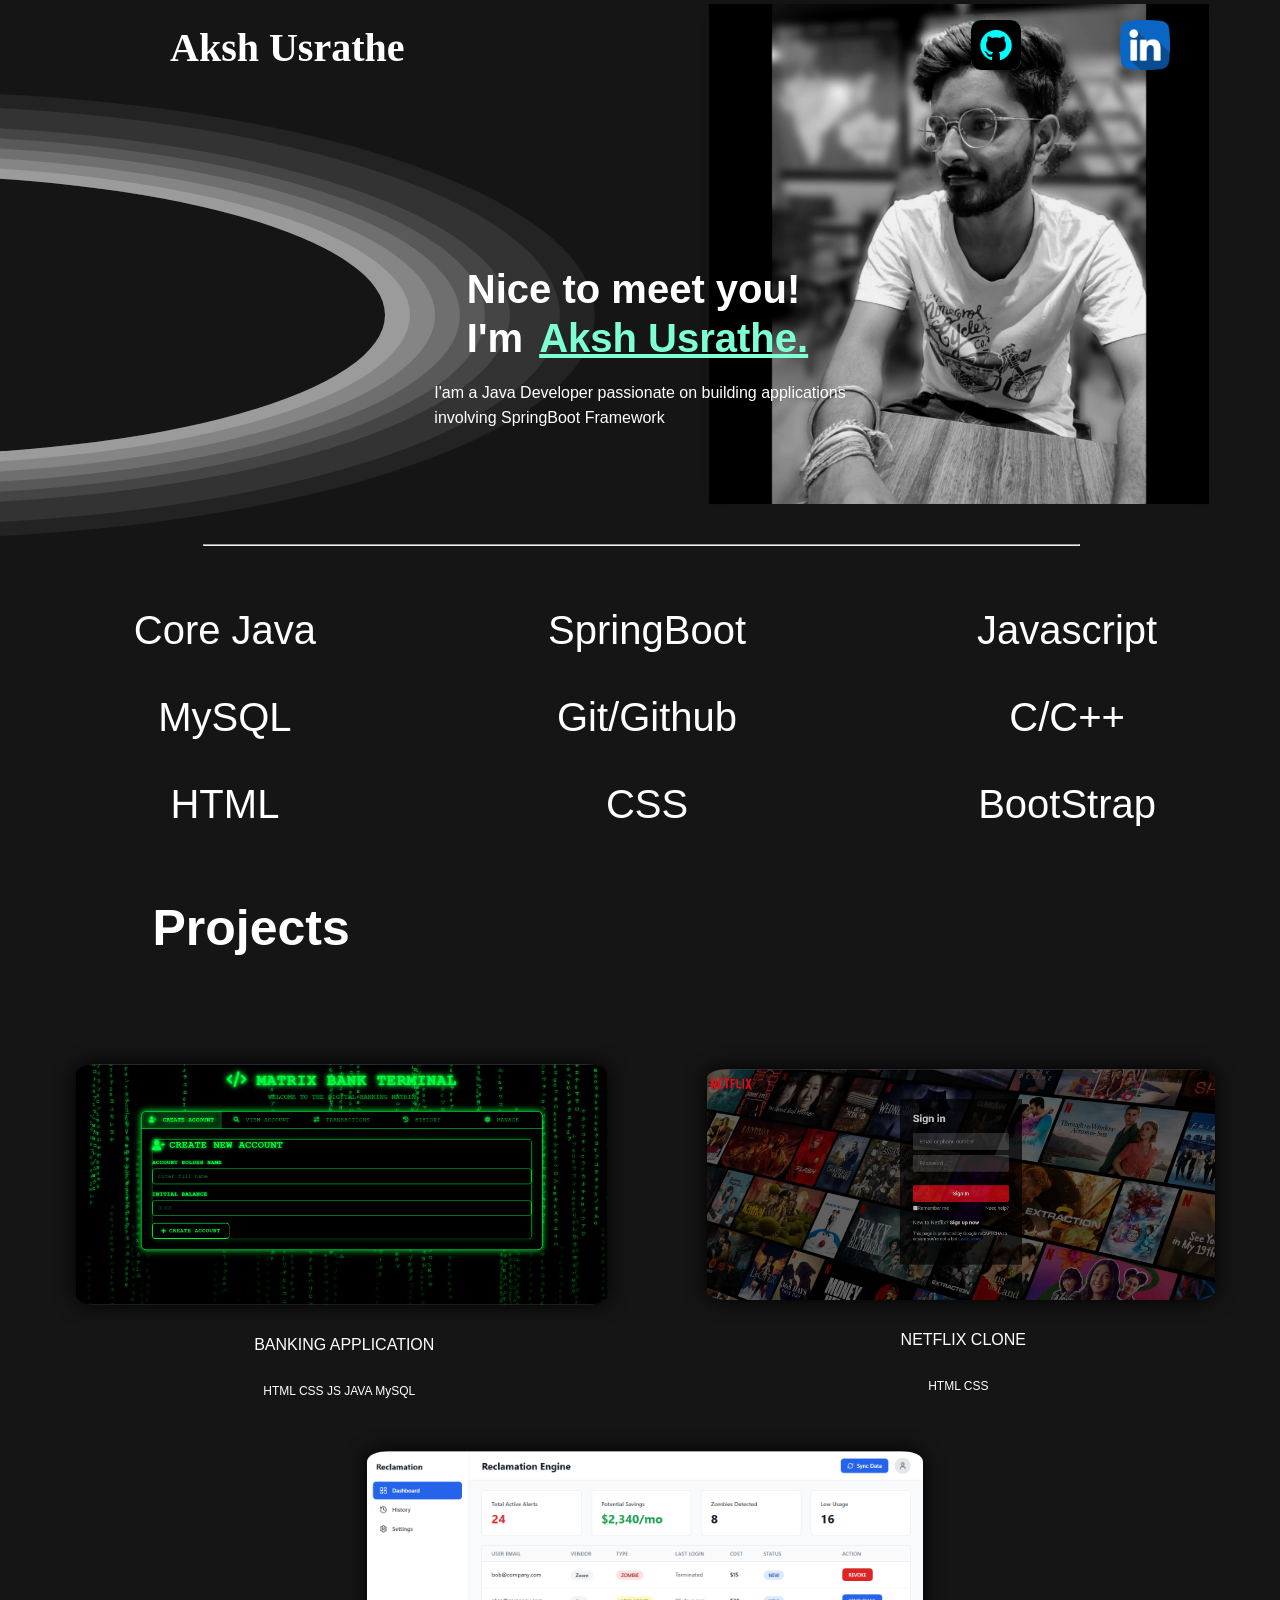
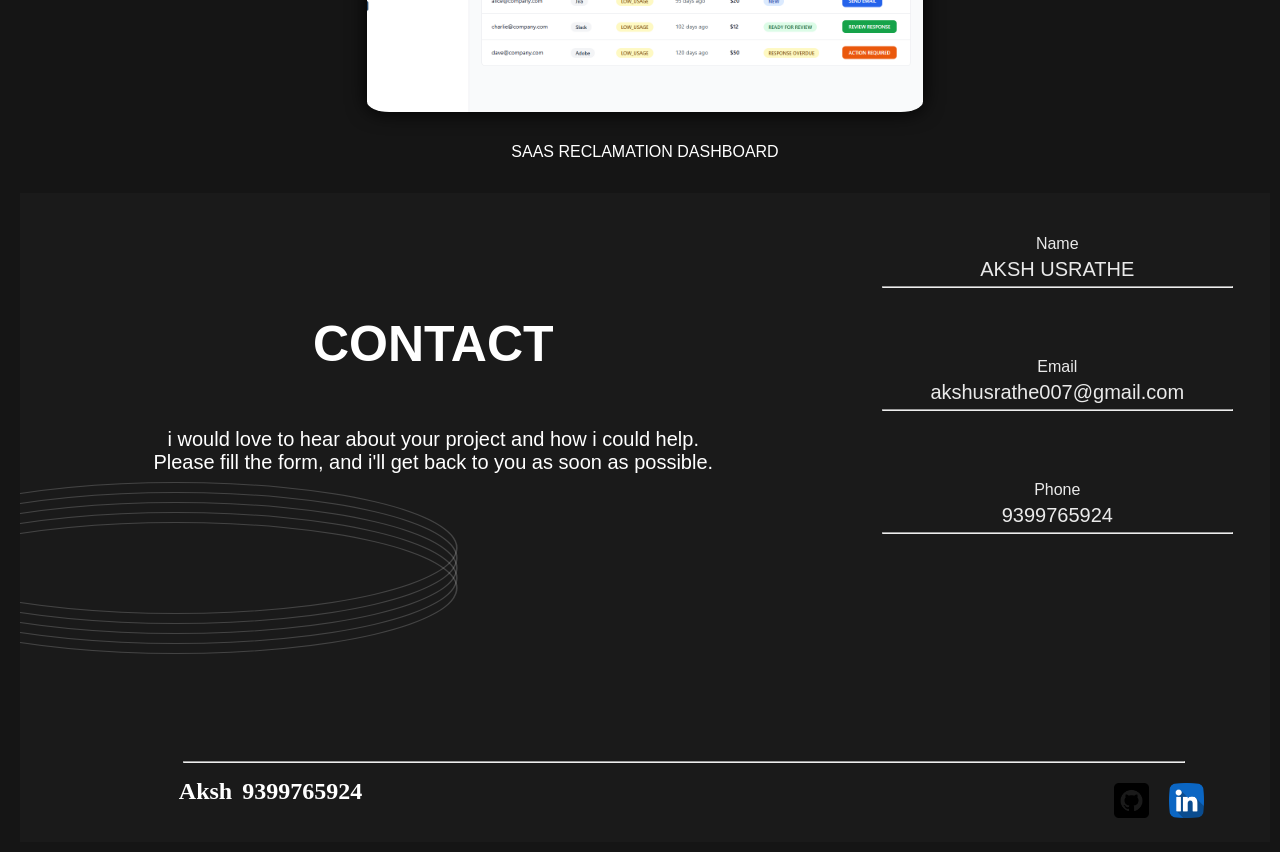
==== index.html @ 8fe64267 "Portfolio" ====
<!doctype html>
<html lang="en">
  <head>
    <meta charset="UTF-8" />
    <meta name="viewport" content="width=device-width, initial-scale=1.0" />
    <title>Single Page Portfolio</title>
    <link rel="stylesheet" href="styles.css" />
  </head>
  <body>
    <div id="container">
      <nav>
        <h4>Aksh Usrathe</h4>
        <div id="nav">
          <a class="nav-link" href="https://github.com/aksh-1409"
            ><img
              style="background-color: aqua; border-radius: 10px"
              src="/github.png"
              alt=""
          /></a>
          <a
            class="nav-link"
            href="https://www.linkedin.com/in/aksh-usrathe-02462930b/"
            ><img src="/linkedin.png" alt=""
          /></a>
        </div>
      </nav>
      <div class="about">
        <div class="oval-rings"></div>
        <div class="intro">
          <div id="hero">
            <h1>Nice to meet you!</h1>
            <h1>I'm <u>Aksh Usrathe.</u></h1>
          </div>
          <div>
            <p id="hero-text">
              I'am a Java Developer passionate on building applications <br />
              involving SpringBoot Framework
            </p>
          </div>
        </div>
        <img src="/profile.jpg" alt="profile pic" />
      </div>
      <hr id="line" />

      <table class="table">
        <tr align="center">
          <td>Core Java</td>
          <td>SpringBoot</td>
          <td>Javascript</td>
        </tr>
        <tr align="center">
          <td>MySQL</td>
          <td>Git/Github</td>
          <td>C/C++</td>
        </tr>
        <tr align="center">
          <td>HTML</td>
          <td>CSS</td>
          <td>BootStrap</td>
        </tr>
      </table>

      <h1 id="projects">Projects</h1>

      <div>
        <table id="table-projects" align="center">
          <tr>
            <td align="center">
              <img src="/image.png" alt="" /> <br /><span class="span-1"
                >BANKING APPLICATION<br /><span class="span-2"
                  >HTML CSS JS JAVA MySQL</span
                ></span
              >
            </td>
            <td align="center">
              <img src="/clone.png" alt="" /> <br /><span class="span-1"
                >NETFLIX CLONE<br /><span class="span-2">HTML CSS</span></span
              >
            </td>
          </tr>
          <tr>
            <td
              align="center"
              style="padding-left: 25%; padding-right: 25%"
              colspan="2"
            >
              <img src="/dashboard.png" width="2%" height="2%" alt="" />
              <br /><span class="span-1"
                >SAAS RECLAMATION DASHBOARD<br />
              </span>
            </td>
          </tr>
        </table>
      </div>
      <footer id="footer">
        <table align="center" class="footer-table">
          <tr>
            <td align="center">
              <h1>CONTACT</h1>
              <span
                ><p>
                  i would love to hear about your project and how i could help.
                  <br />
                  Please fill the form, and i'll get back to you as soon as
                  possible.
                </p></span
              >
            </td>
            <td
              style="
                display: flex;
                align-items: flex-start;
                justify-content: center;
              "
              align="center"
            >
              <div class="contact-info">
                <div class="contact-field">
                  <label>Name</label>
                  <p class="contact-value">AKSH USRATHE</p>
                  <hr />
                  <br />
                </div>

                <div class="contact-field">
                  <label>Email</label>
                  <p class="contact-value">akshusrathe007@gmail.com</p>
                  <hr />
                  <br />
                </div>

                <div class="contact-field">
                  <label>Phone</label>
                  <p class="contact-value">9399765924</p>
                  <hr />
                  <br />
                </div>
              </div>
            </td>
          </tr>
        </table>

        <div class="footer-strings">
          <span></span>
          <span></span>
          <span></span>
          <span></span>
          <span></span>
        </div>

        <hr id="footer-line" />
        <div id="footer-div">
          <div id="footer-name-div">
            <h2 id="footer-name">Aksh</h2>
            <h2 id="footer-name">9399765924</h2>
          </div>
          <div id="footer-a-div">
            <a href="#"><img src="/github.png" width="35px" height="35px" /></a>
            <a href="#"
              ><img src="/linkedin.png" width="35px" height="35px" alt=""
            /></a>
          </div>
        </div>
      </footer>
    </div>
  </body>
</html>
---- styles.css ----
* {
  margin: 5px;
  padding: 0px;
}

body {
  background-color: #151515;
}

nav {
  display: flex;
  flex-direction: row;
  justify-content: space-between;
  align-items: center;
}

nav h4 {
  font-family: cursive;
  color: white;
  margin-left: 150px;
  font-size: 2.5rem;
}

.nav-link img {
  width: 50px;
  height: 50px;
  box-shadow: 0 0 10px rgba(0, 0, 0, 0.1);
  margin-right: 80px;
  overflow: hidden;
  position: relative;
  z-index: 2;
}

.about {
  display: flex;
  flex-direction: row;
  align-items: center;
  justify-content: space-evenly;
}

.intro {
  display: flex;
  flex-direction: column;
  height: 320px;
  justify-content: center;
  align-items: center;
}

.intro h1 {
  color: white;
  font-family: "Segoe UI", Tahoma, Geneva, Verdana, sans-serif;
  font-weight: 800;
  position: relative;
  overflow: hidden;
  z-index: 2;
  line-height: 1.1;
  font-size: 2.5rem;
}

#hero {
  margin-top: 45%;
  height: max-content;
}

.intro h1 u {
  color: aquamarine;
}
.about img {
  position: absolute;
  width: 500px;
  height: 500px;
  z-index: 1;
  left: 55%;
  box-shadow: 0 0 20px rgba(0, 0, 0, 0.1);
  border: none;
  filter: grayscale(100%) brightness(90%) contrast(110%);
}

#hero-text {
  color: white;
  position: relative;
  overflow: hidden;
  z-index: 2;
  font-family: "Gill Sans", "Gill Sans MT", Calibri, "Trebuchet MS", sans-serif;
  line-height: 25px;
}

.oval-rings {
  position: absolute;
  top: 170px;
  left: -320px;

  width: 400px; /* VERY wide */
  height: 280px; /* short height */

  border-radius: 50%;
  transform: scaleX(2.5); /* strong horizontal stretch */

  box-shadow:
    0 0 0 10px rgba(255, 255, 255, 0.18),
    0 0 0 20px rgba(255, 255, 255, 0.15),
    0 0 0 30px rgba(255, 255, 255, 0.13),
    0 0 0 40px rgba(255, 255, 255, 0.11),
    0 0 0 50px rgba(255, 255, 255, 0.09),
    0 0 0 70px rgba(255, 255, 255, 0.07),
    0 0 0 84px rgba(255, 255, 255, 0.06);
  pointer-events: none;
}

@keyframes drift {
  from {
    transform: scaleX(1.8) translateX(20px);
  }
  to {
    transform: scaleX(2.2) translateX(40px);
  }
}

.oval-rings {
  animation: drift 10s ease-in-out infinite alternate;
}

#line {
  display: block;
  margin-top: 10%;
  width: 70%;
  align-items: center;
  margin-left: 15%;
}

.table {
  margin-top: 40px;
  width: 100%;
}

td {
  color: white;
  font-family: "Gill Sans", "Gill Sans MT", Calibri, "Trebuchet MS", sans-serif;
  font-size: 40px;
  padding: 20px 20px;
}

#projects {
  color: white;
  font-family: "Gill Sans", "Gill Sans MT", Calibri, "Trebuchet MS", sans-serif;
  font-size: 50px;
  margin-top: 50px;
  margin-left: 11%;
}

#table-projects {
  width: 100%;
  margin-top: 80px;
}

#table-projects img {
  width: 90%;
  margin-bottom: 0px;
  border: none;
  border-radius: 4%;
  box-shadow: 0 0 20px rgba(2, 2, 2, 2);
}

.span-1 {
  font-family: Verdana, Geneva, Tahoma, sans-serif;
  font-size: 1rem;
}

.span-2 {
  font-size: 12px;
}

#footer {
  width: 100%;
  background: #1a1a1a;
  position: relative;
  overflow: hidden;
}

.footer-strings {
  position: absolute;
  bottom: 230px;
  left: -30px;
  width: 350px;
  height: 130px;
}

.footer-strings span {
  position: absolute;
  left: 0;
  width: 100%;
  height: 100%;
  border: 1px solid rgba(255, 255, 255, 0.18);
  border-radius: 50%;
  transform: scaleX(1.6);
}

.footer-strings span:nth-child(1) {
  top: 0px;
}
.footer-strings span:nth-child(2) {
  top: 10px;
}
.footer-strings span:nth-child(3) {
  top: 20px;
}
.footer-strings span:nth-child(4) {
  top: 30px;
}
.footer-strings span:nth-child(5) {
  top: 40px;
}

.footer-table h1 {
  font-size: 50px;
  font-family: Arial, Helvetica, sans-serif;
}

.footer-table p {
  font-size: 20px;
}

.footer-table {
  width: 100%;
}

.contact-info {
  width: 100%;
}

.contact-field {
  margin-bottom: 20px;
}

.contact-field label {
  color: #eaeaea;
  font-size: 16px;
  display: block;
  margin-bottom: 5px;
  font-family: "Segoe UI", Tahoma, Geneva, Verdana, sans-serif;
}

.contact-value {
  color: #eaeaea;
  font-size: 16px;
  margin: 5px 0;
  font-family: "Gill Sans", "Gill Sans MT", Calibri, "Trebuchet MS", sans-serif;
}

#footer-line {
  display: block;
  margin-top: 10%;
  width: 80%;
  align-items: center;
  margin-left: 13%;
}

#footer-name {
  color: white;
  font-family: Georgia, "Times New Roman", Times, serif;
}

#footer-div {
  display: flex;
}

#footer-name-div {
  margin-left: 12%;
  display: flex;
  flex-direction: row;
}

#footer-a-div {
  margin-left: 59%;
  display: flex;
  flex-direction: row;
}
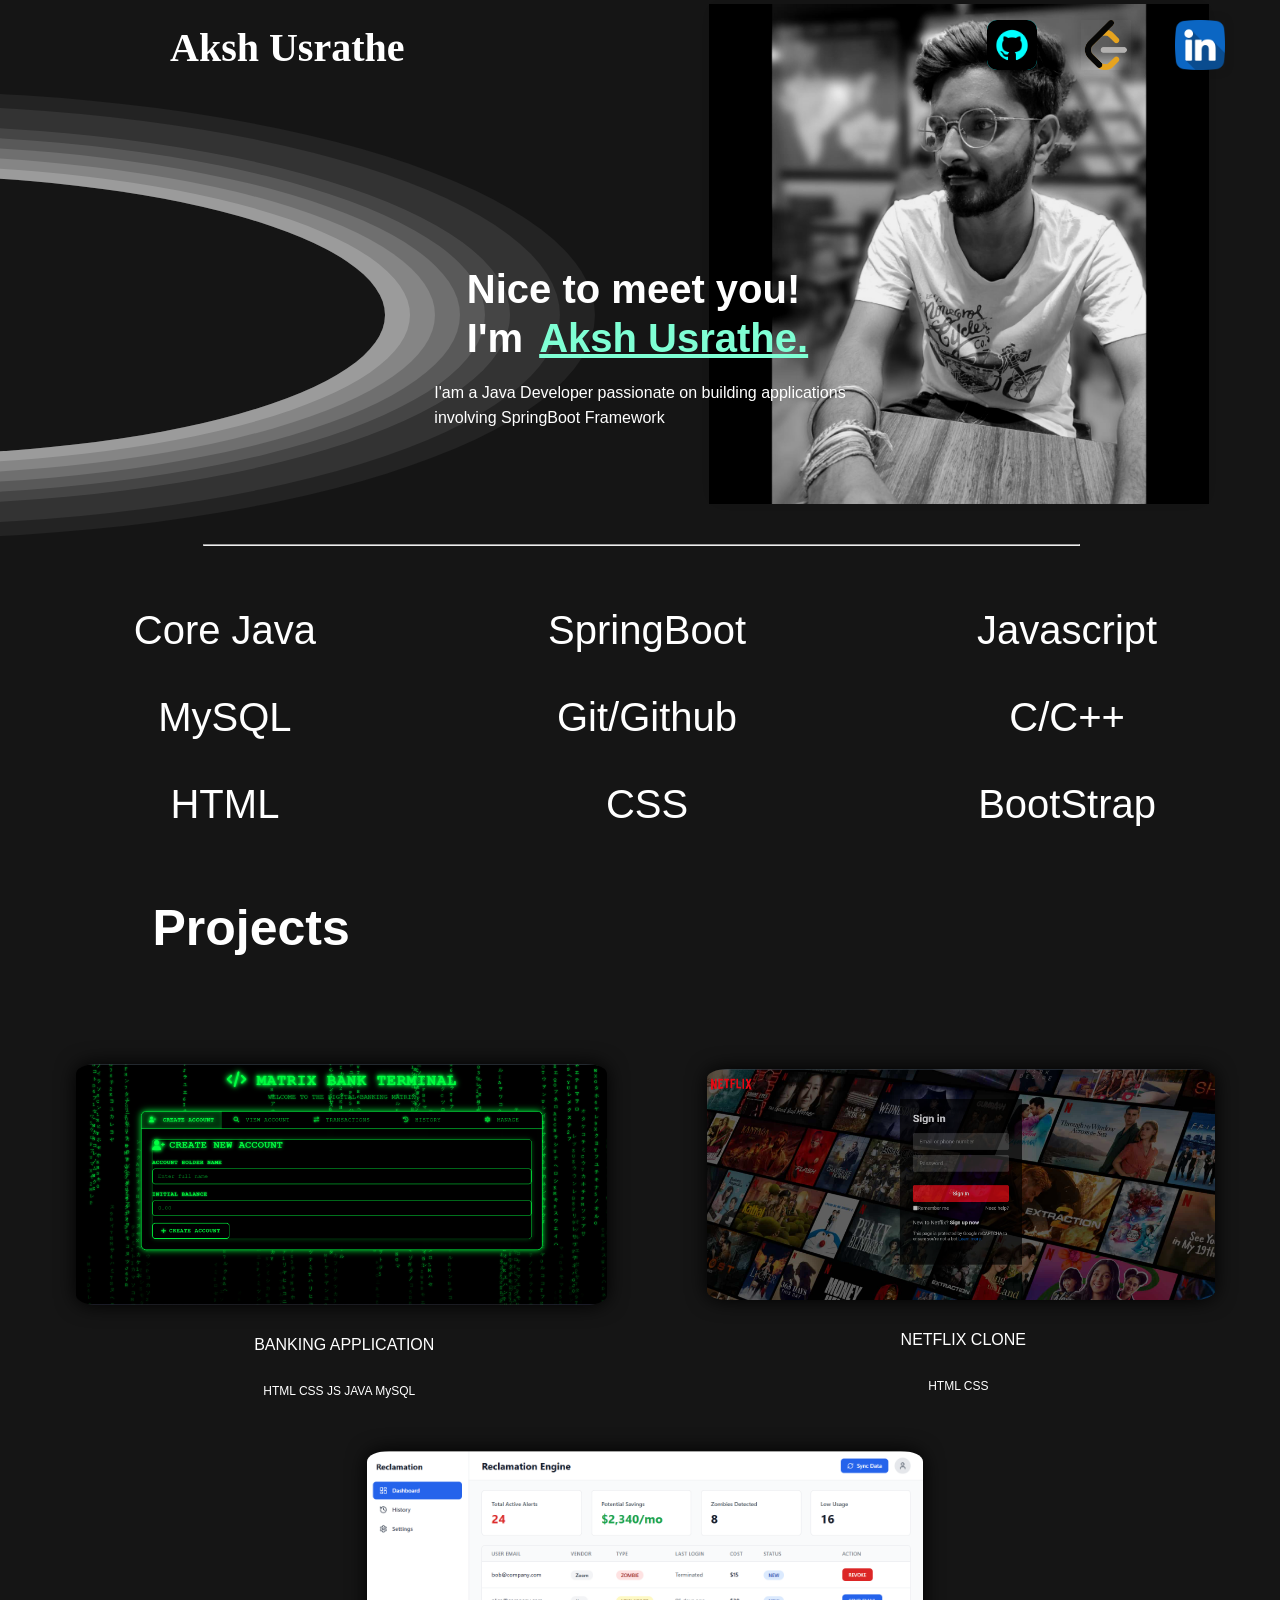
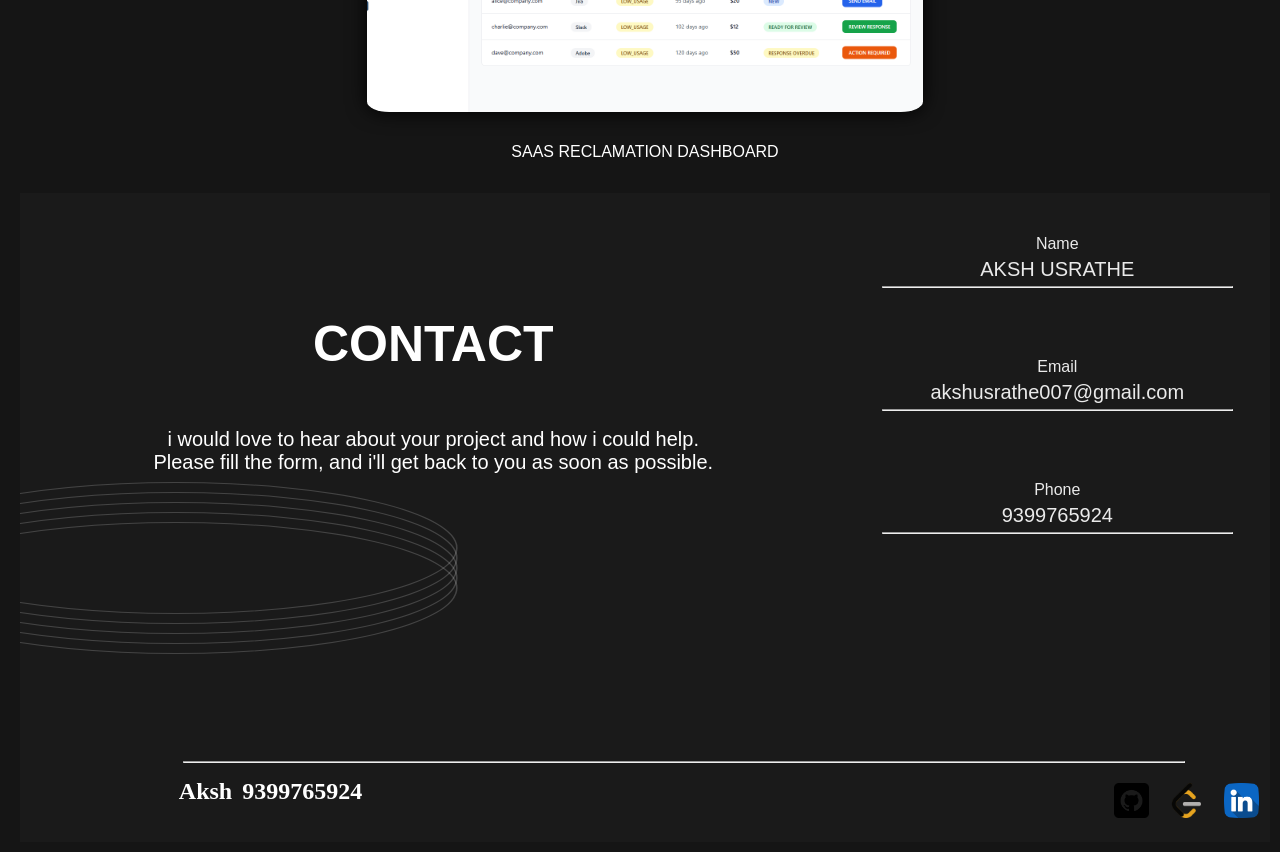
==== commit 0270e69e: "update_portfolio_links" ====
--- a/index.html
+++ b/index.html
@@ -14,13 +14,16 @@
           <a class="nav-link" href="https://github.com/aksh-1409"
             ><img
               style="background-color: aqua; border-radius: 10px"
-              src="/github.png"
+              src="github.png"
               alt=""
+          /></a>
+          <a class="nav-link" href="https://leetcode.com/u/aksh_usrathe1401/"
+            ><img src="leetcode.png" alt=""
           /></a>
           <a
             class="nav-link"
             href="https://www.linkedin.com/in/aksh-usrathe-02462930b/"
-            ><img src="/linkedin.png" alt=""
+            ><img src="linkedin.png" alt=""
           /></a>
         </div>
       </nav>
@@ -38,7 +41,7 @@
             </p>
           </div>
         </div>
-        <img src="/profile.jpg" alt="profile pic" />
+        <img src="profile.jpg" alt="profile pic" />
       </div>
       <hr id="line" />
 
@@ -66,14 +69,14 @@
         <table id="table-projects" align="center">
           <tr>
             <td align="center">
-              <img src="/image.png" alt="" /> <br /><span class="span-1"
+              <img src="image.png" alt="" /> <br /><span class="span-1"
                 >BANKING APPLICATION<br /><span class="span-2"
                   >HTML CSS JS JAVA MySQL</span
                 ></span
               >
             </td>
             <td align="center">
-              <img src="/clone.png" alt="" /> <br /><span class="span-1"
+              <img src="clone.png" alt="" /> <br /><span class="span-1"
                 >NETFLIX CLONE<br /><span class="span-2">HTML CSS</span></span
               >
             </td>
@@ -84,7 +87,7 @@
               style="padding-left: 25%; padding-right: 25%"
               colspan="2"
             >
-              <img src="/dashboard.png" width="2%" height="2%" alt="" />
+              <img src="dashboard.png" width="2%" height="2%" alt="" />
               <br /><span class="span-1"
                 >SAAS RECLAMATION DASHBOARD<br />
               </span>
@@ -155,9 +158,14 @@
             <h2 id="footer-name">9399765924</h2>
           </div>
           <div id="footer-a-div">
-            <a href="#"><img src="/github.png" width="35px" height="35px" /></a>
-            <a href="#"
-              ><img src="/linkedin.png" width="35px" height="35px" alt=""
+            <a href="https://github.com/aksh-1409"
+              ><img src="github.png" width="35px" height="35px"
+            /></a>
+            <a href="https://leetcode.com/u/aksh_usrathe1401/"
+              ><img src="leetcode.png" width="35px" height="35px"
+            /></a>
+            <a href="https://www.linkedin.com/in/aksh-usrathe-02462930b/"
+              ><img src="linkedin.png" width="35px" height="35px" alt=""
             /></a>
           </div>
         </div>
--- a/styles.css
+++ b/styles.css
@@ -25,7 +25,7 @@
   width: 50px;
   height: 50px;
   box-shadow: 0 0 10px rgba(0, 0, 0, 0.1);
-  margin-right: 80px;
+  margin-right: 25px;
   overflow: hidden;
   position: relative;
   z-index: 2;
@@ -275,3 +275,221 @@
   display: flex;
   flex-direction: row;
 }
+
+/* Responsive Design - Tablet (768px and below) */
+@media (max-width: 768px) {
+  nav h4 {
+    margin-left: 20px;
+    font-size: 1.5rem;
+  }
+
+  .nav-link img {
+    width: 40px;
+    height: 40px;
+    margin-right: 20px;
+  }
+
+  .about {
+    flex-direction: column;
+    position: relative;
+  }
+
+  .about img {
+    position: relative;
+    width: 300px;
+    height: 300px;
+    left: 0;
+    margin-top: 20px;
+  }
+
+  .intro {
+    height: auto;
+  }
+
+  .intro h1 {
+    font-size: 1.8rem;
+    text-align: center;
+  }
+
+  #hero {
+    margin-top: 20px;
+  }
+
+  #hero-text {
+    text-align: center;
+    line-height: 20px;
+    font-size: 0.9rem;
+  }
+
+  .oval-rings {
+    display: none;
+  }
+
+  td {
+    font-size: 20px;
+    padding: 10px 10px;
+  }
+
+  #projects {
+    font-size: 2rem;
+    margin-left: 5%;
+  }
+
+  #table-projects {
+    margin-top: 40px;
+  }
+
+  #table-projects img {
+    width: 100%;
+  }
+
+  .span-1 {
+    font-size: 0.9rem;
+  }
+
+  .span-2 {
+    font-size: 10px;
+  }
+
+  .footer-table h1 {
+    font-size: 2rem;
+  }
+
+  .footer-table p {
+    font-size: 1rem;
+  }
+
+  .contact-field label {
+    font-size: 14px;
+  }
+
+  .contact-value {
+    font-size: 14px;
+  }
+
+  #footer-name {
+    font-size: 1.2rem;
+  }
+
+  #footer-name-div {
+    margin-left: 5%;
+    flex-direction: column;
+  }
+
+  #footer-a-div {
+    margin-left: 5%;
+    margin-top: 20px;
+  }
+
+  #line {
+    width: 80%;
+    margin-left: 10%;
+  }
+
+  #footer-line {
+    width: 90%;
+    margin-left: 5%;
+  }
+
+  .footer-strings {
+    display: none;
+  }
+}
+
+/* Responsive Design - Mobile (480px and below) */
+@media (max-width: 480px) {
+  * {
+    margin: 3px;
+    padding: 0px;
+  }
+
+  nav {
+    flex-direction: column;
+    gap: 10px;
+  }
+
+  nav h4 {
+    margin-left: 0;
+    font-size: 1.2rem;
+  }
+
+  .nav-link img {
+    width: 35px;
+    height: 35px;
+    margin-right: 10px;
+  }
+
+  .about img {
+    width: 200px;
+    height: 200px;
+  }
+
+  .intro h1 {
+    font-size: 1.4rem;
+    line-height: 1;
+  }
+
+  #hero-text {
+    font-size: 0.8rem;
+    line-height: 18px;
+  }
+
+  .table {
+    margin-top: 20px;
+  }
+
+  td {
+    font-size: 14px;
+    padding: 8px 5px;
+  }
+
+  #projects {
+    font-size: 1.5rem;
+    margin-left: 3%;
+  }
+
+  #table-projects td {
+    padding: 10px 5px;
+  }
+
+  .span-1 {
+    font-size: 0.8rem;
+  }
+
+  .span-2 {
+    font-size: 9px;
+  }
+
+  .footer-table h1 {
+    font-size: 1.5rem;
+  }
+
+  .footer-table p {
+    font-size: 0.9rem;
+  }
+
+  .contact-info {
+    padding: 0 10px;
+  }
+
+  .contact-field {
+    margin-bottom: 15px;
+  }
+
+  .contact-field label {
+    font-size: 12px;
+  }
+
+  .contact-value {
+    font-size: 12px;
+  }
+
+  #footer-name {
+    font-size: 1rem;
+  }
+
+  #footer-a-div img {
+    width: 25px;
+    height: 25px;
+  }
+}
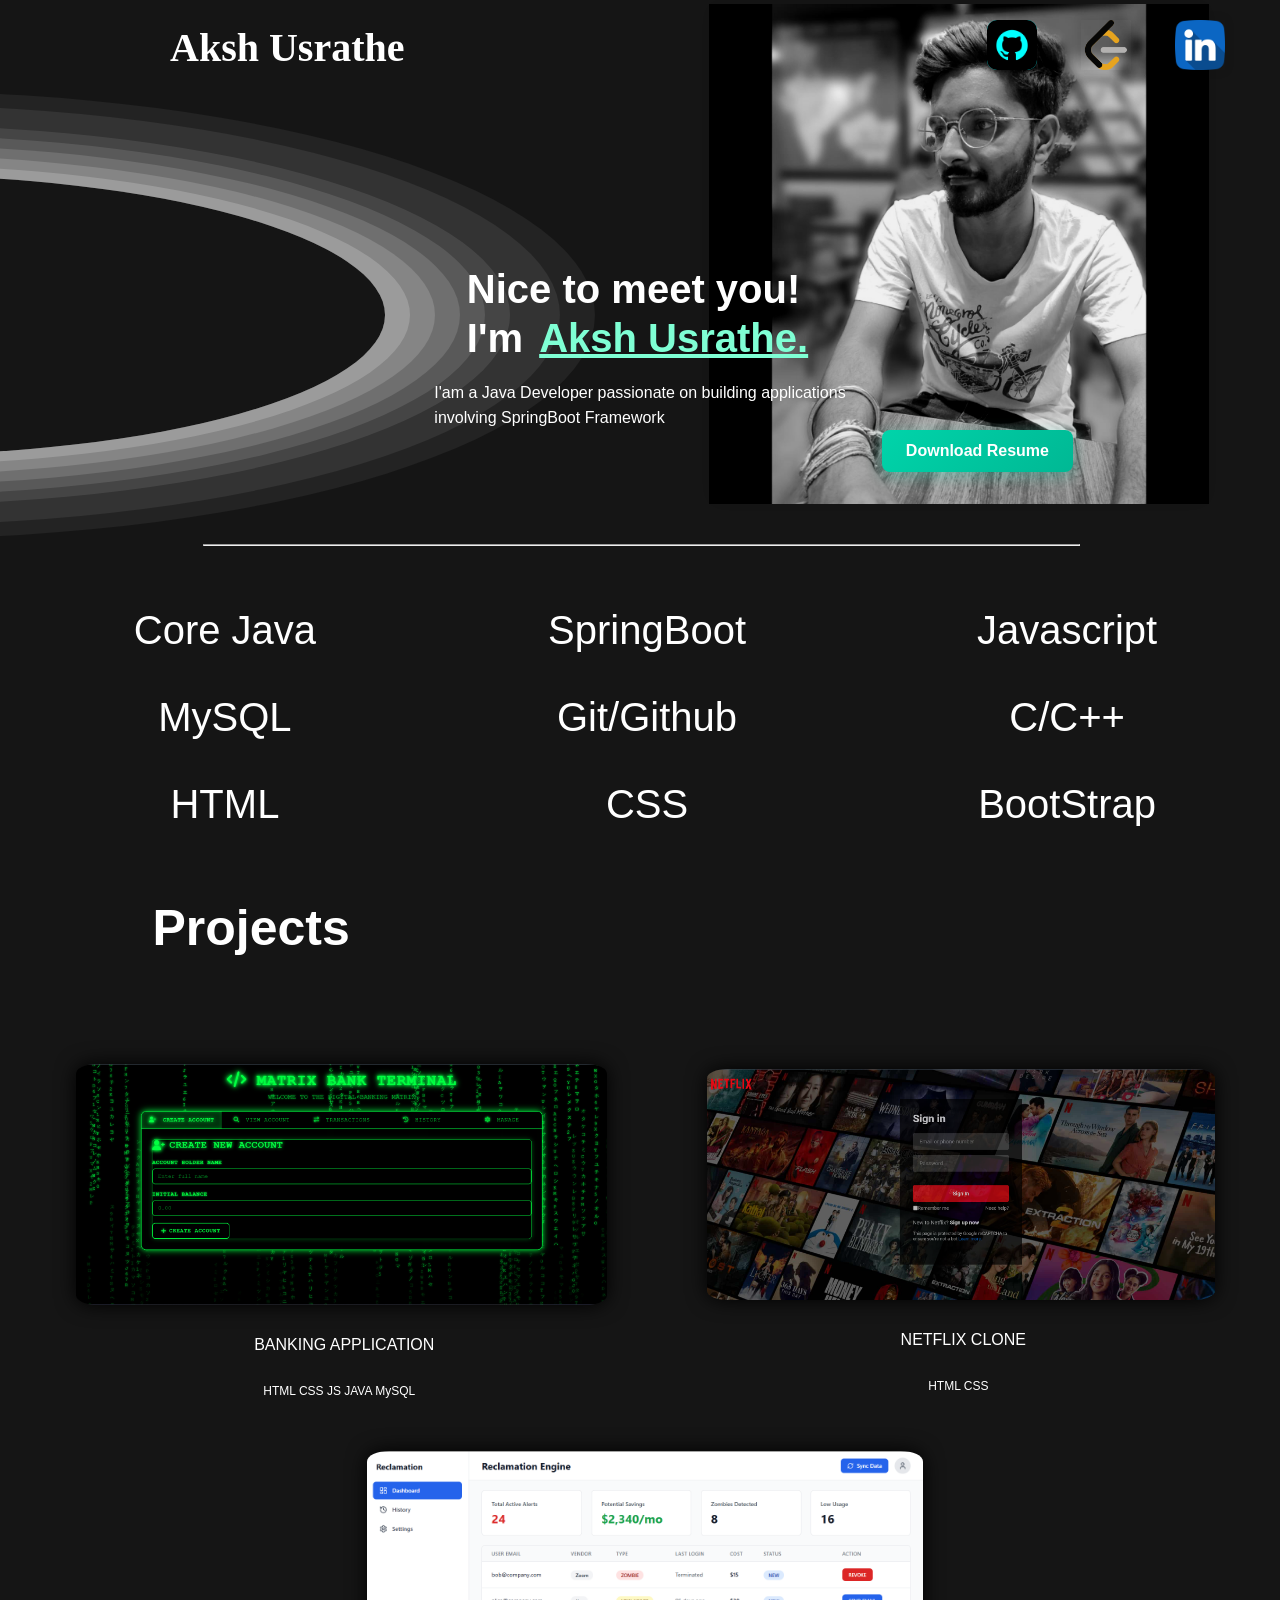
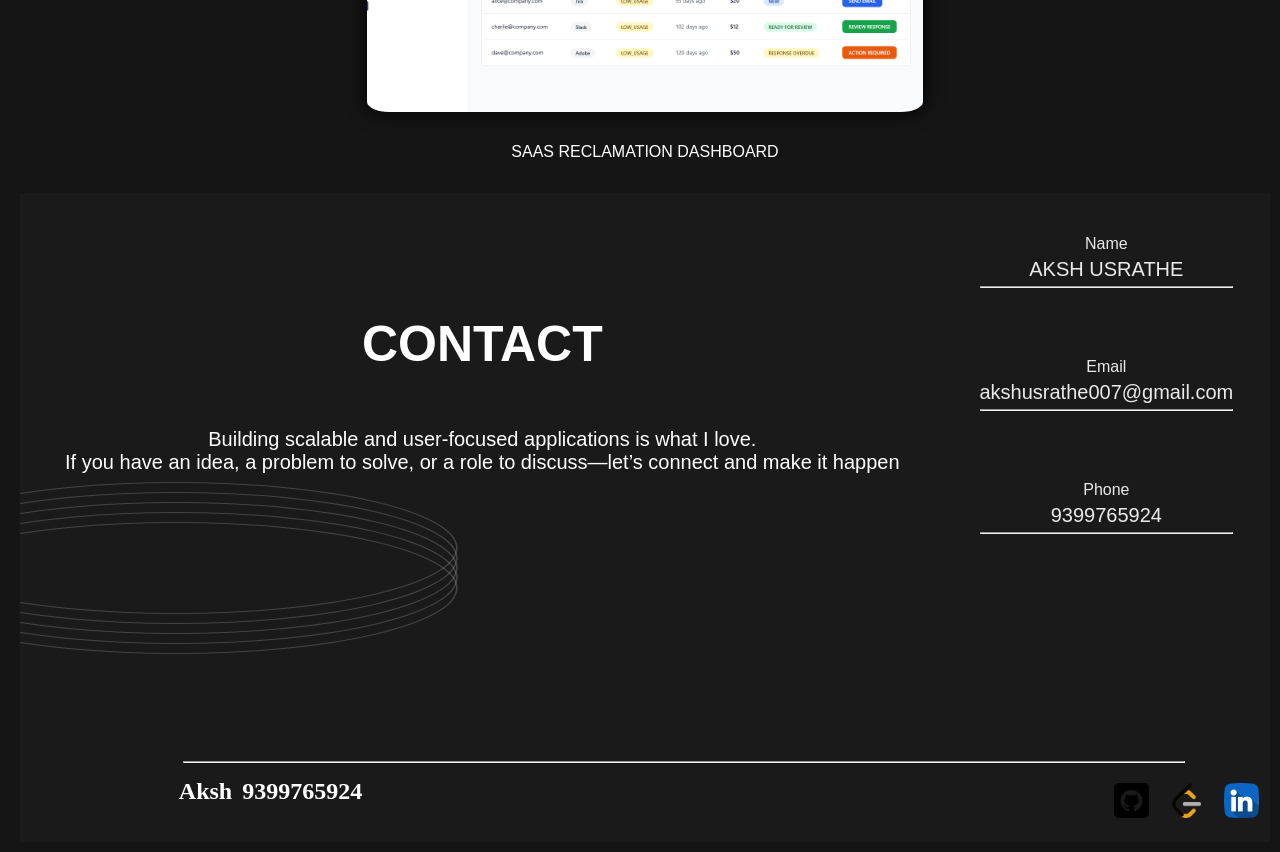
==== commit e1fe6629: "Move portfolio files to root directory" ====
--- a/index.html
+++ b/index.html
@@ -42,6 +42,13 @@
           </div>
         </div>
         <img src="profile.jpg" alt="profile pic" />
+        <div style="position: absolute; right: 15%; top: 420px; z-index: 3;">
+          <a href="Aksh_Usrathe_Resume.pdf" download="Aksh_Usrathe_Resume.pdf">
+            <button style="padding: 12px 24px; background: linear-gradient(135deg, #00d4aa, #00b894); color: white; border: none; border-radius: 8px; cursor: pointer; font-family: 'Gill Sans', 'Gill Sans MT', Calibri, 'Trebuchet MS', sans-serif; font-size: 16px; font-weight: 600; transition: all 0.3s ease; box-shadow: 0 4px 15px rgba(0, 212, 170, 0.3);" onmouseover="this.style.transform='translateY(-2px)'; this.style.boxShadow='0 6px 20px rgba(0, 212, 170, 0.4)'" onmouseout="this.style.transform='translateY(0)'; this.style.boxShadow='0 4px 15px rgba(0, 212, 170, 0.3)'">
+              Download Resume
+            </button>
+          </a>
+        </div>
       </div>
       <hr id="line" />
 
@@ -102,10 +109,9 @@
               <h1>CONTACT</h1>
               <span
                 ><p>
-                  i would love to hear about your project and how i could help.
-                  <br />
-                  Please fill the form, and i'll get back to you as soon as
-                  possible.
+                  Building scalable and user-focused applications is what I love.
+                  <br>
+If you have an idea, a problem to solve, or a role to discuss—let’s connect and make it happen
                 </p></span
               >
             </td>
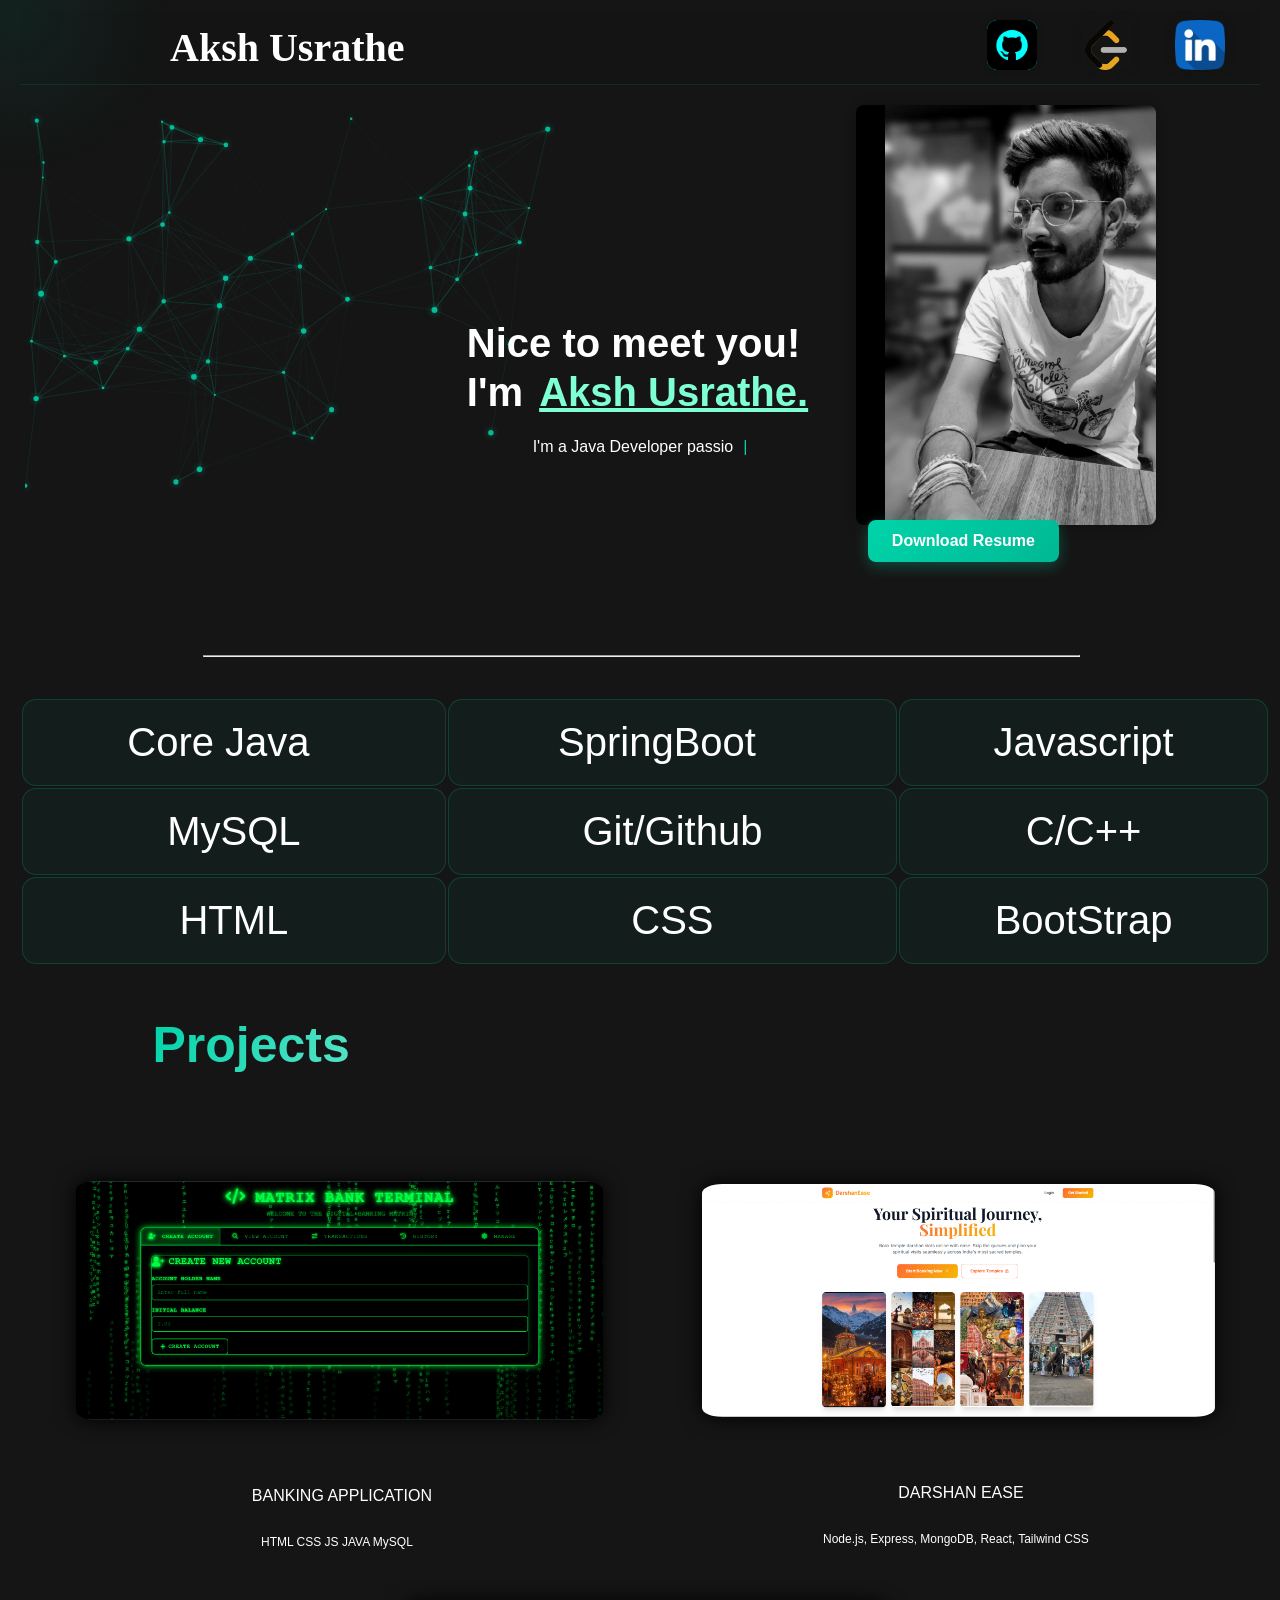
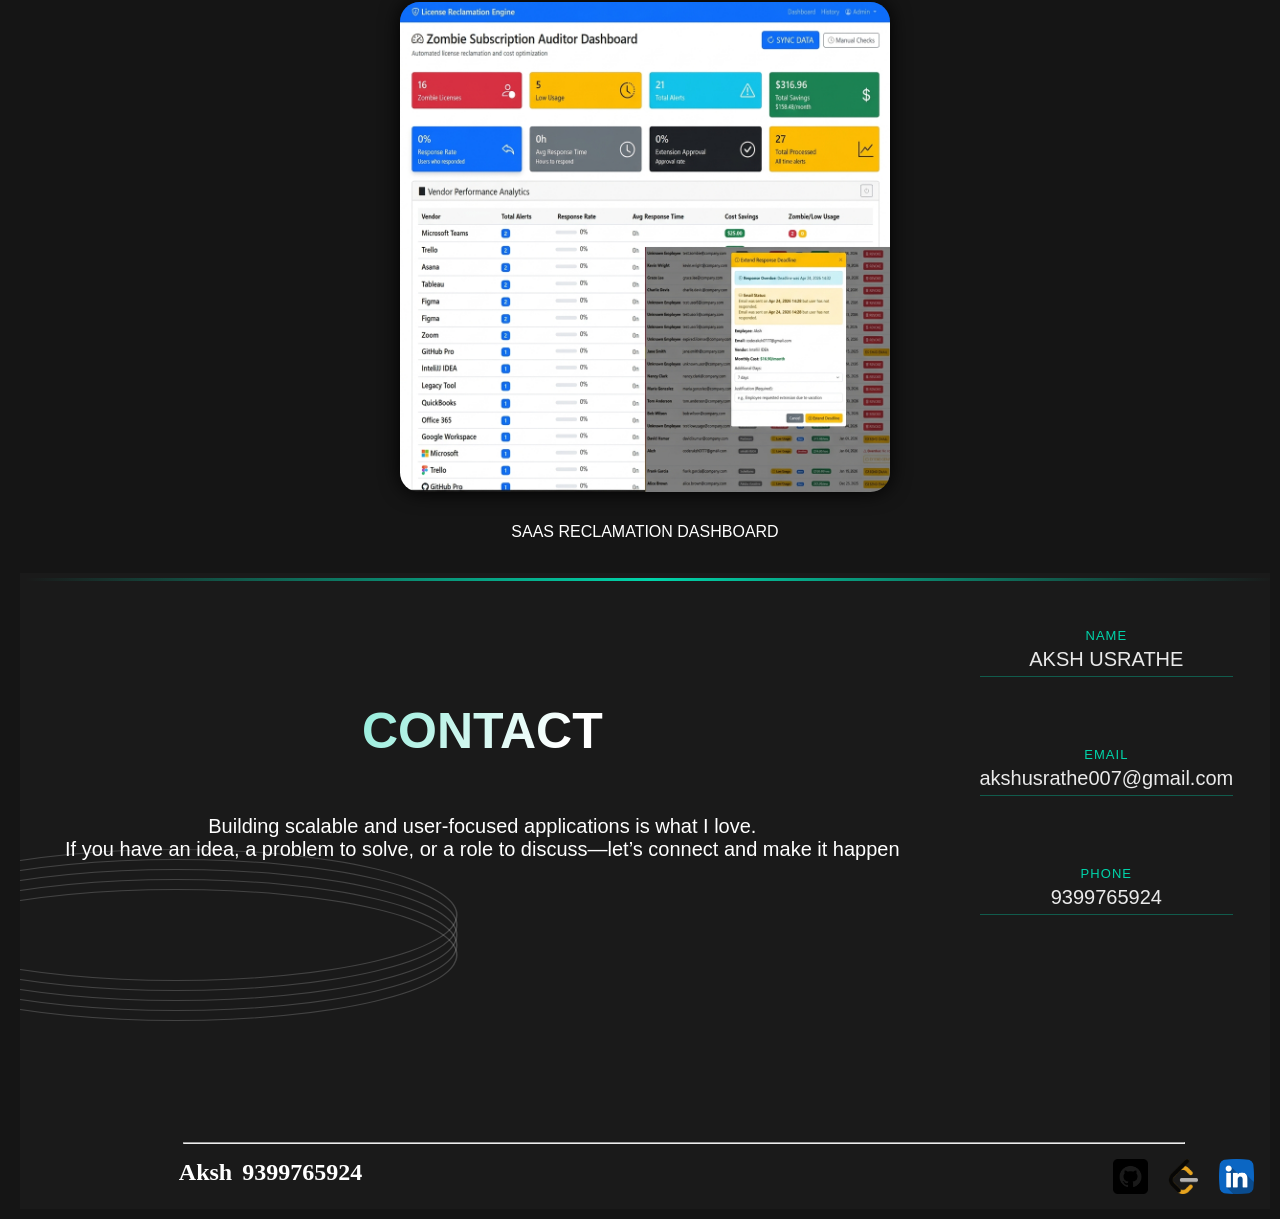
==== commit a74e6be5: "updated the portfolio with ui changes and the resume" ====
--- a/index.html
+++ b/index.html
@@ -7,6 +7,7 @@
     <link rel="stylesheet" href="styles.css" />
   </head>
   <body>
+    <div id="cursor-glow"></div>
     <div id="container">
       <nav>
         <h4>Aksh Usrathe</h4>
@@ -28,7 +29,7 @@
         </div>
       </nav>
       <div class="about">
-        <div class="oval-rings"></div>
+        <canvas id="hero-canvas"></canvas>
         <div class="intro">
           <div id="hero">
             <h1>Nice to meet you!</h1>
@@ -42,8 +43,8 @@
           </div>
         </div>
         <img src="profile.jpg" alt="profile pic" />
-        <div style="position: absolute; right: 15%; top: 420px; z-index: 3;">
-          <a href="Aksh_Usrathe_Resume.pdf" download="Aksh_Usrathe_Resume.pdf">
+        <div class="download-button-container" style="position: absolute; right: 15%; top: 420px; z-index: 3;">
+          <a href="Aksh_usrathe(1).pdf" download="Aksh_usrathe(1).pdf">
             <button style="padding: 12px 24px; background: linear-gradient(135deg, #00d4aa, #00b894); color: white; border: none; border-radius: 8px; cursor: pointer; font-family: 'Gill Sans', 'Gill Sans MT', Calibri, 'Trebuchet MS', sans-serif; font-size: 16px; font-weight: 600; transition: all 0.3s ease; box-shadow: 0 4px 15px rgba(0, 212, 170, 0.3);" onmouseover="this.style.transform='translateY(-2px)'; this.style.boxShadow='0 6px 20px rgba(0, 212, 170, 0.4)'" onmouseout="this.style.transform='translateY(0)'; this.style.boxShadow='0 4px 15px rgba(0, 212, 170, 0.3)'">
               Download Resume
             </button>
@@ -52,10 +53,10 @@
       </div>
       <hr id="line" />
 
-      <table class="table">
+      <table class="table reveal">
         <tr align="center">
-          <td>Core Java</td>
-          <td>SpringBoot</td>
+          <td id="skill-core-java" style="cursor:pointer;" onclick="window.location.href='core-java.html'">Core Java</td>
+          <td id="skill-springboot" style="cursor:pointer;" onclick="window.location.href='springboot.html'">SpringBoot</td>
           <td>Javascript</td>
         </tr>
         <tr align="center">
@@ -70,10 +71,10 @@
         </tr>
       </table>
 
-      <h1 id="projects">Projects</h1>
+      <h1 id="projects" class="reveal">Projects</h1>
 
       <div>
-        <table id="table-projects" align="center">
+        <table id="table-projects" align="center" class="reveal">
           <tr>
             <td align="center">
               <img src="image.png" alt="" /> <br /><span class="span-1"
@@ -83,18 +84,18 @@
               >
             </td>
             <td align="center">
-              <img src="clone.png" alt="" /> <br /><span class="span-1"
-                >NETFLIX CLONE<br /><span class="span-2">HTML CSS</span></span
+              <img src="darshan_ease.png" alt="" /> <br /><span class="span-1"
+                >DARSHAN EASE<br /><span class="span-2">Node.js, Express, MongoDB, React, Tailwind CSS</span></span
               >
             </td>
           </tr>
           <tr>
             <td
               align="center"
-              style="padding-left: 25%; padding-right: 25%"
+              class="saas-row"
               colspan="2"
             >
-              <img src="dashboard.png" width="2%" height="2%" alt="" />
+              <img src="saas_combined.png" alt="" style="width: 42%; max-width: 480px; height: auto; display: inline-block;" />
               <br /><span class="span-1"
                 >SAAS RECLAMATION DASHBOARD<br />
               </span>
@@ -102,7 +103,8 @@
           </tr>
         </table>
       </div>
-      <footer id="footer">
+      <footer id="footer" class="reveal">
+        <div class="footer-accent-bar"></div>
         <table align="center" class="footer-table">
           <tr>
             <td align="center">
@@ -177,5 +179,120 @@
         </div>
       </footer>
     </div>
+  <script>
+    (function () {
+      const canvas = document.getElementById('hero-canvas');
+      const ctx = canvas.getContext('2d');
+
+      function resize() {
+        canvas.width = canvas.offsetWidth;
+        canvas.height = canvas.offsetHeight;
+      }
+      window.addEventListener('resize', resize);
+      resize();
+
+      const COUNT = 55;
+      const MAX_DIST = 130;
+      const COLOR = '0, 212, 170';
+
+      const particles = Array.from({ length: COUNT }, () => ({
+        x: Math.random() * canvas.width,
+        y: Math.random() * canvas.height,
+        vx: (Math.random() - 0.5) * 0.4,
+        vy: (Math.random() - 0.5) * 0.4,
+        r: Math.random() * 2 + 1
+      }));
+
+      function draw() {
+        ctx.clearRect(0, 0, canvas.width, canvas.height);
+
+        for (let i = 0; i < particles.length; i++) {
+          const p = particles[i];
+          p.x += p.vx;
+          p.y += p.vy;
+          if (p.x < 0 || p.x > canvas.width) p.vx *= -1;
+          if (p.y < 0 || p.y > canvas.height) p.vy *= -1;
+
+          ctx.beginPath();
+          ctx.arc(p.x, p.y, p.r, 0, Math.PI * 2);
+          ctx.fillStyle = `rgba(${COLOR}, 0.85)`;
+          ctx.shadowColor = `rgba(${COLOR}, 0.6)`;
+          ctx.shadowBlur = 6;
+          ctx.fill();
+          ctx.shadowBlur = 0;
+
+          for (let j = i + 1; j < particles.length; j++) {
+            const p2 = particles[j];
+            const dx = p.x - p2.x;
+            const dy = p.y - p2.y;
+            const dist = Math.sqrt(dx * dx + dy * dy);
+            if (dist < MAX_DIST) {
+              const alpha = (1 - dist / MAX_DIST) * 0.45;
+              ctx.beginPath();
+              ctx.moveTo(p.x, p.y);
+              ctx.lineTo(p2.x, p2.y);
+              ctx.strokeStyle = `rgba(${COLOR}, ${alpha})`;
+              ctx.lineWidth = 0.6;
+              ctx.stroke();
+            }
+          }
+        }
+        requestAnimationFrame(draw);
+      }
+      draw();
+    })();
+  </script>
+  <script>
+    /* ── Cursor Glow ── */
+    const glow = document.getElementById('cursor-glow');
+    document.addEventListener('mousemove', (e) => {
+      glow.style.left = e.clientX + 'px';
+      glow.style.top  = e.clientY + 'px';
+    });
+
+    /* ── Scroll Reveal ── */
+    const revealEls = document.querySelectorAll('.reveal');
+    const revealObserver = new IntersectionObserver((entries) => {
+      entries.forEach(entry => {
+        if (entry.isIntersecting) {
+          entry.target.classList.add('visible');
+        }
+      });
+    }, { threshold: 0.12 });
+    revealEls.forEach(el => revealObserver.observe(el));
+
+    /* ── Typewriter Effect (looping) ── */
+    const heroTextEl = document.getElementById('hero-text');
+    const phrases = [
+      "I'm a Java Developer passionate on building applications involving SpringBoot Framework",
+      "Building scalable backend solutions with Spring Boot & MySQL.",
+      "Crafting clean, efficient APIs and robust server-side logic.",
+      "Open source enthusiast. Problem solver. Continuous learner."
+    ];
+    heroTextEl.innerHTML = '<span id="typed"></span><span class="blink">|</span>';
+    const typedEl = document.getElementById('typed');
+    let phraseIdx = 0, charIdx = 0, deleting = false;
+
+    function typeLoop() {
+      const current = phrases[phraseIdx];
+      if (!deleting) {
+        typedEl.textContent = current.slice(0, ++charIdx);
+        if (charIdx === current.length) {
+          deleting = true;
+          return setTimeout(typeLoop, 1500);
+        }
+        setTimeout(typeLoop, 44);
+      } else {
+        typedEl.textContent = current.slice(0, --charIdx);
+        if (charIdx === 0) {
+          deleting = false;
+          phraseIdx = (phraseIdx + 1) % phrases.length;
+          return setTimeout(typeLoop, 450);
+        }
+        setTimeout(typeLoop, 20);
+      }
+    }
+    setTimeout(typeLoop, 700);
+  </script>
   </body>
 </html>
--- a/styles.css
+++ b/styles.css
@@ -36,6 +36,8 @@
   flex-direction: row;
   align-items: center;
   justify-content: space-evenly;
+  position: relative;
+  min-height: 440px;
 }
 
 .intro {
@@ -67,12 +69,17 @@
 }
 .about img {
   position: absolute;
-  width: 500px;
-  height: 500px;
+  width: 300px;
+  height: 420px;
   z-index: 1;
-  left: 55%;
-  box-shadow: 0 0 20px rgba(0, 0, 0, 0.1);
+  right: 8%;
+  top: 50%;
+  transform: translateY(-50%);
+  box-shadow: 0 0 20px rgba(0, 0, 0, 0.3);
   border: none;
+  object-fit: cover;
+  object-position: 20% center;
+  border-radius: 8px;
   filter: grayscale(100%) brightness(90%) contrast(110%);
 }
 
@@ -85,39 +92,14 @@
   line-height: 25px;
 }
 
-.oval-rings {
+#hero-canvas {
   position: absolute;
-  top: 170px;
-  left: -320px;
-
-  width: 400px; /* VERY wide */
-  height: 280px; /* short height */
-
-  border-radius: 50%;
-  transform: scaleX(2.5); /* strong horizontal stretch */
-
-  box-shadow:
-    0 0 0 10px rgba(255, 255, 255, 0.18),
-    0 0 0 20px rgba(255, 255, 255, 0.15),
-    0 0 0 30px rgba(255, 255, 255, 0.13),
-    0 0 0 40px rgba(255, 255, 255, 0.11),
-    0 0 0 50px rgba(255, 255, 255, 0.09),
-    0 0 0 70px rgba(255, 255, 255, 0.07),
-    0 0 0 84px rgba(255, 255, 255, 0.06);
+  top: 0;
+  left: 0;
+  width: 45%;
+  height: 100%;
   pointer-events: none;
-}
-
-@keyframes drift {
-  from {
-    transform: scaleX(1.8) translateX(20px);
-  }
-  to {
-    transform: scaleX(2.2) translateX(40px);
-  }
-}
-
-.oval-rings {
-  animation: drift 10s ease-in-out infinite alternate;
+  z-index: 0;
 }
 
 #line {
@@ -302,6 +284,14 @@
     margin-top: 20px;
   }
 
+  .download-button-container {
+    position: static !important;
+    right: auto !important;
+    top: auto !important;
+    text-align: center;
+    margin-top: 20px;
+  }
+
   .intro {
     height: auto;
   }
@@ -321,7 +311,7 @@
     font-size: 0.9rem;
   }
 
-  .oval-rings {
+  #hero-canvas {
     display: none;
   }
 
@@ -424,6 +414,15 @@
     height: 200px;
   }
 
+  .download-button-container {
+    position: static !important;
+    right: auto !important;
+    top: auto !important;
+    text-align: center;
+    margin-top: 15px;
+    margin-bottom: 20px;
+  }
+
   .intro h1 {
     font-size: 1.4rem;
     line-height: 1;
@@ -493,3 +492,403 @@
     height: 25px;
   }
 }
+
+/* ─── Custom Scrollbar ─────────────────────────────── */
+::-webkit-scrollbar { width: 6px; }
+::-webkit-scrollbar-track { background: #1a1a1a; }
+::-webkit-scrollbar-thumb { background: #00d4aa; border-radius: 3px; }
+::-webkit-scrollbar-thumb:hover { background: #00b894; }
+
+/* ─── Glassmorphism Sticky Nav ─────────────────────── */
+nav {
+  position: sticky;
+  top: 0;
+  z-index: 100;
+  background: rgba(21, 21, 21, 0.75);
+  backdrop-filter: blur(14px);
+  -webkit-backdrop-filter: blur(14px);
+  border-bottom: 1px solid rgba(0, 212, 170, 0.12);
+  transition: background 0.3s ease;
+}
+
+/* ─── Gradient Projects Heading ────────────────────── */
+#projects {
+  background: linear-gradient(120deg, #00d4aa 0%, #ffffff 60%);
+  -webkit-background-clip: text;
+  -webkit-text-fill-color: transparent;
+  background-clip: text;
+}
+
+/* ─── Skill Badge Hover ────────────────────────────── */
+.table td {
+  border: 1px solid rgba(0, 212, 170, 0.18);
+  border-radius: 14px;
+  background: rgba(0, 212, 170, 0.05);
+  transition: transform 0.25s ease, background 0.25s ease,
+              box-shadow 0.25s ease, border-color 0.25s ease;
+  cursor: default;
+}
+.table td:hover {
+  transform: translateY(-5px);
+  background: rgba(0, 212, 170, 0.15);
+  border-color: rgba(0, 212, 170, 0.55);
+  box-shadow: 0 8px 24px rgba(0, 212, 170, 0.2);
+  color: #00d4aa;
+}
+
+/* ─── Core Java – clickable badge indicator ─────────── */
+#skill-core-java {
+  position: relative;
+}
+#skill-core-java::after {
+  content: ' ↗';
+  font-size: 0.7em;
+  opacity: 0;
+  color: #00d4aa;
+  transition: opacity 0.2s ease;
+}
+#skill-core-java:hover::after {
+  opacity: 1;
+}
+#skill-core-java:hover {
+  box-shadow: 0 8px 28px rgba(0, 212, 170, 0.35), 0 0 0 2px rgba(0,212,170,0.3);
+}
+
+/* ─── SpringBoot – clickable badge indicator ──────────── */
+#skill-springboot {
+  position: relative;
+}
+#skill-springboot::after {
+  content: ' ↗';
+  font-size: 0.7em;
+  opacity: 0;
+  color: #00d4aa;
+  transition: opacity 0.2s ease;
+}
+#skill-springboot:hover::after {
+  opacity: 1;
+}
+#skill-springboot:hover {
+  box-shadow: 0 8px 28px rgba(0, 212, 170, 0.35), 0 0 0 2px rgba(0, 212, 170, 0.3) !important;
+}
+
+
+/* ─── Project Card Hover ───────────────────────────── */
+#table-projects td {
+  position: relative;
+  overflow: hidden;
+  border-radius: 4%;
+}
+#table-projects img {
+  transition: transform 0.35s ease;
+  display: block;
+}
+#table-projects td:hover img {
+  transform: scale(1.04);
+}
+#table-projects td::after {
+  content: '';
+  position: absolute;
+  inset: 0;
+  background: rgba(0, 212, 170, 0.12);
+  opacity: 0;
+  transition: opacity 0.3s ease;
+  pointer-events: none;
+  border-radius: 4%;
+}
+#table-projects td:hover::after {
+  opacity: 1;
+}
+
+/* ─── SAAS Image Size Constraint ───────────────────── */
+.saas-row {
+  padding-left: 5% !important;
+  padding-right: 5% !important;
+}
+.saas-row img {
+  width: auto !important;
+  max-width: 44% !important;
+  height: auto;
+  object-fit: contain;
+}
+
+/* ─── Scroll Reveal ────────────────────────────────── */
+.reveal {
+  opacity: 0;
+  transform: translateY(32px);
+  transition: opacity 0.65s ease, transform 0.65s ease;
+}
+.reveal.visible {
+  opacity: 1;
+  transform: translateY(0);
+}
+
+/* ─── Cursor Glow ──────────────────────────────────── */
+#cursor-glow {
+  position: fixed;
+  width: 320px;
+  height: 320px;
+  border-radius: 50%;
+  background: radial-gradient(circle, rgba(0, 212, 170, 0.07) 0%, transparent 70%);
+  pointer-events: none;
+  z-index: 9999;
+  transform: translate(-50%, -50%);
+  transition: left 0.08s ease, top 0.08s ease;
+}
+
+/* ─── Typewriter cursor blink ──────────────────────── */
+.blink {
+  color: #00d4aa;
+  font-weight: 300;
+  animation: blink-anim 0.9s step-end infinite;
+}
+@keyframes blink-anim {
+  0%, 100% { opacity: 1; }
+  50%       { opacity: 0; }
+}
+
+/* ─── Footer Enhancements ──────────────────────────── */
+
+/* Teal accent bar at top of footer */
+.footer-accent-bar {
+  width: 100%;
+  height: 3px;
+  background: linear-gradient(90deg, transparent, #00d4aa, transparent);
+  margin-bottom: 10px;
+}
+
+/* Gradient CONTACT heading */
+.footer-table h1 {
+  background: linear-gradient(120deg, #00d4aa 0%, #ffffff 60%);
+  -webkit-background-clip: text;
+  -webkit-text-fill-color: transparent;
+  background-clip: text;
+  font-size: 50px;
+  font-family: Arial, Helvetica, sans-serif;
+}
+
+/* Teal labels */
+.contact-field label {
+  color: #00d4aa !important;
+  font-size: 13px;
+  letter-spacing: 0.08em;
+  text-transform: uppercase;
+}
+
+/* Teal HR dividers */
+.contact-field hr {
+  border: none;
+  border-top: 1px solid rgba(0, 212, 170, 0.35);
+  margin-top: 4px;
+}
+
+/* Contact value hover highlight */
+.contact-value {
+  transition: color 0.2s ease;
+}
+.contact-field:hover .contact-value {
+  color: #00d4aa;
+}
+
+/* Footer social icon hover */
+#footer-a-div a {
+  display: inline-flex;
+  align-items: center;
+  justify-content: center;
+  margin: 0 4px;
+  transition: transform 0.25s ease, filter 0.25s ease;
+}
+#footer-a-div a:hover {
+  transform: translateY(-4px) scale(1.15);
+  filter: drop-shadow(0 4px 10px rgba(0, 212, 170, 0.5));
+}
+
+
+/* ════════════════════════════════════════════════════
+   RESPONSIVE OVERRIDES  (must stay at end of file)
+   ════════════════════════════════════════════════════ */
+
+/* ── Tablet  (≤ 900px) ─────────────────────────────── */
+@media (max-width: 900px) {
+
+  /* Hero: stack vertically */
+  .about {
+    flex-direction: column !important;
+    align-items: center !important;
+    min-height: auto !important;
+    padding: 30px 16px 40px;
+    gap: 24px;
+  }
+
+  /* Pull image back into document flow */
+  .about img {
+    position: relative !important;
+    right: auto !important;
+    top: auto !important;
+    transform: none !important;
+    width: 260px !important;
+    height: 340px !important;
+    margin: 0 auto;
+    display: block;
+  }
+
+  /* Center intro text */
+  .intro {
+    height: auto !important;
+    align-items: center !important;
+    text-align: center;
+    padding: 0 16px;
+  }
+
+  #hero {
+    margin-top: 20px !important;
+    text-align: center;
+  }
+
+  .intro h1 {
+    font-size: 2rem !important;
+    text-align: center;
+  }
+
+  #hero-text {
+    text-align: center !important;
+    font-size: 0.95rem;
+  }
+
+  /* Download button back in flow */
+  .download-button-container {
+    position: static !important;
+    right: auto !important;
+    top: auto !important;
+    text-align: center;
+    margin-top: 4px;
+  }
+
+  /* Hide particle canvas on tablet */
+  #hero-canvas { display: none !important; }
+
+  /* Nav */
+  nav h4 {
+    margin-left: 16px;
+    font-size: 1.6rem;
+  }
+
+  /* Footer bottom bar */
+  #footer-div {
+    flex-direction: column;
+    align-items: center;
+    gap: 16px;
+  }
+  #footer-name-div {
+    margin-left: 0;
+    justify-content: center;
+  }
+  #footer-a-div {
+    margin-left: 0;
+  }
+}
+
+/* ── Mobile  (≤ 600px) ─────────────────────────────── */
+@media (max-width: 600px) {
+
+  /* Nav stacks */
+  nav {
+    flex-direction: column;
+    gap: 8px;
+    padding: 10px 0;
+  }
+  nav h4 {
+    margin-left: 0;
+    font-size: 1.3rem;
+    text-align: center;
+  }
+  .nav-link img {
+    width: 38px;
+    height: 38px;
+    margin-right: 10px;
+  }
+  #nav { margin-right: 0; }
+
+  /* Smaller profile image */
+  .about img {
+    width: 200px !important;
+    height: 260px !important;
+  }
+
+  .intro h1 {
+    font-size: 1.5rem !important;
+    line-height: 1.2;
+  }
+
+  #hero-text {
+    font-size: 0.85rem !important;
+    line-height: 20px !important;
+  }
+
+  /* Skills table */
+  .table td {
+    font-size: 16px !important;
+    padding: 10px 8px !important;
+  }
+
+  /* Projects heading */
+  #projects {
+    font-size: 2rem !important;
+    margin-left: 5% !important;
+    text-align: center;
+  }
+
+  /* Project images full-width */
+  #table-projects img {
+    width: 100% !important;
+  }
+  #table-projects {
+    margin-top: 30px !important;
+  }
+
+  /* SAAS image on mobile */
+  .saas-row img {
+    width: 90% !important;
+    max-width: 100% !important;
+  }
+
+  /* Footer contact table */
+  .footer-table {
+    display: block;
+  }
+  .footer-table tr,
+  .footer-table td {
+    display: block;
+    width: 100%;
+    text-align: center;
+  }
+  .footer-table td[style] {
+    display: block !important;
+    justify-content: center;
+  }
+  .contact-info {
+    padding: 0 20px;
+  }
+  .footer-table h1 {
+    font-size: 2rem !important;
+  }
+  .footer-table p {
+    font-size: 0.9rem !important;
+  }
+
+  /* Footer bottom */
+  #footer-name {
+    font-size: 1rem !important;
+    margin: 0 8px;
+  }
+  #footer-a-div img {
+    width: 28px !important;
+    height: 28px !important;
+  }
+
+  /* Dividers */
+  #line, #footer-line {
+    width: 85%;
+    margin-left: 7.5%;
+  }
+}
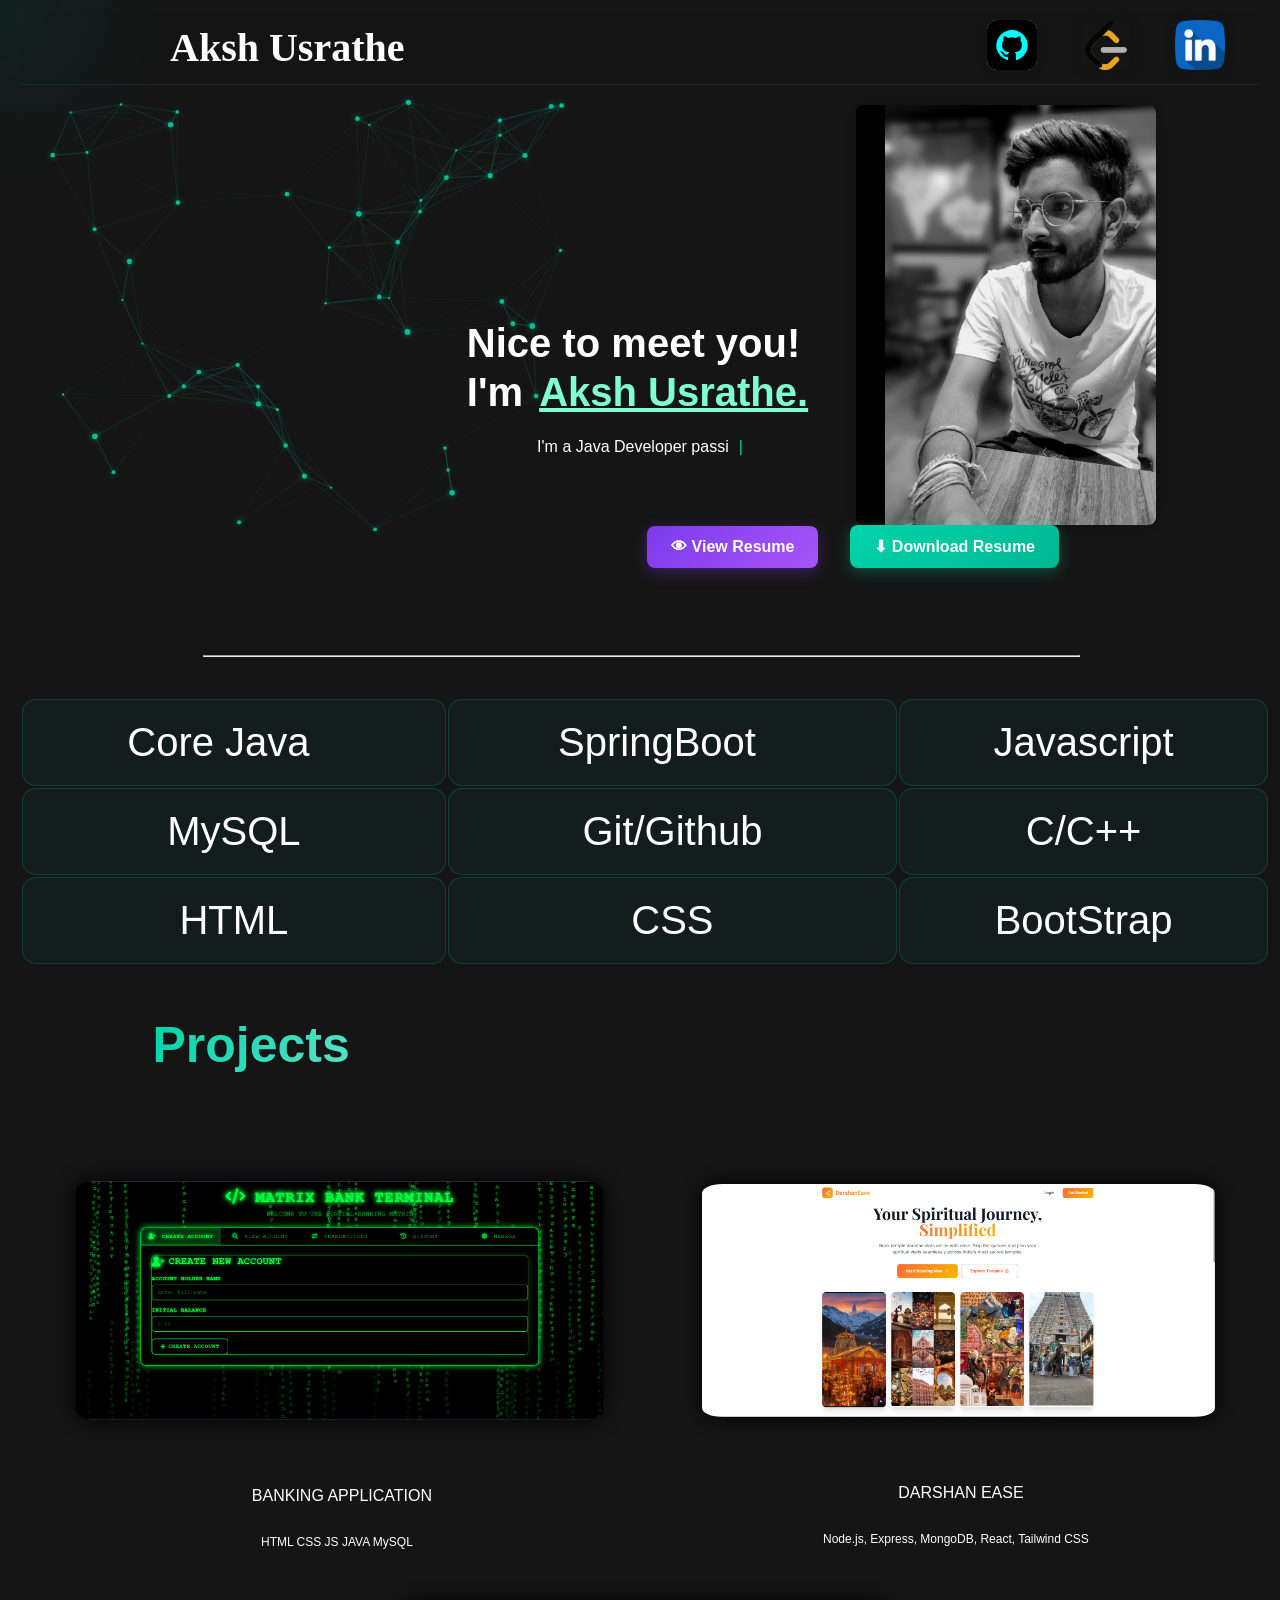
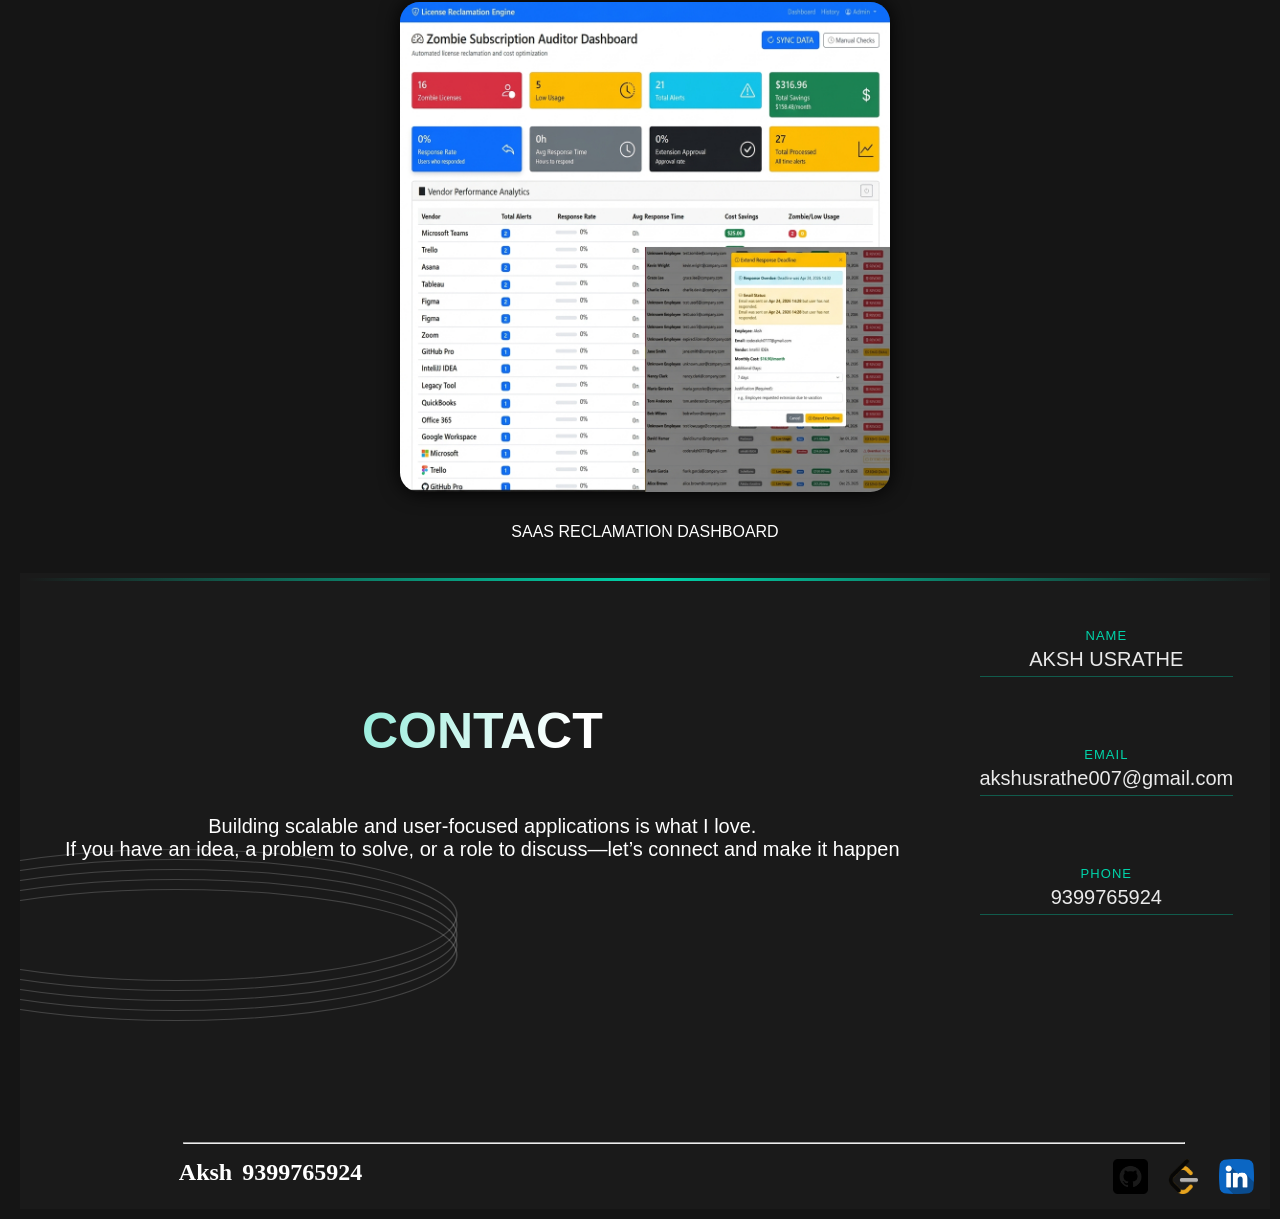
==== commit a3793311: "updated the portfolio with ui changes and the resume" ====
--- a/index.html
+++ b/index.html
@@ -43,10 +43,27 @@
           </div>
         </div>
         <img src="profile.jpg" alt="profile pic" />
-        <div class="download-button-container" style="position: absolute; right: 15%; top: 420px; z-index: 3;">
+        <div class="download-button-container" style="position: absolute; right: 15%; top: 420px; z-index: 3; display: flex; gap: 12px; align-items: center;">
+          <!-- View Resume -->
+          <a href="Aksh_usrathe(1).pdf" target="_blank" rel="noopener noreferrer">
+            <button id="btn-view-resume"
+              style="padding: 12px 24px; background: linear-gradient(135deg, #7c3aed, #a855f7); color: white; border: none; border-radius: 8px; cursor: pointer; font-family: 'Gill Sans', 'Gill Sans MT', Calibri, 'Trebuchet MS', sans-serif; font-size: 16px; font-weight: 600; transition: all 0.3s ease; box-shadow: 0 4px 15px rgba(124, 58, 237, 0.35);"
+              onmouseover="this.style.transform='translateY(-2px)'; this.style.boxShadow='0 6px 22px rgba(124, 58, 237, 0.55)'"
+              onmouseout="this.style.transform='translateY(0)'; this.style.boxShadow='0 4px 15px rgba(124, 58, 237, 0.35)'"
+              onmousedown="this.style.transform='scale(0.96)'"
+              onmouseup="this.style.transform='translateY(-2px)'">
+              👁 View Resume
+            </button>
+          </a>
+          <!-- Download Resume -->
           <a href="Aksh_usrathe(1).pdf" download="Aksh_usrathe(1).pdf">
-            <button style="padding: 12px 24px; background: linear-gradient(135deg, #00d4aa, #00b894); color: white; border: none; border-radius: 8px; cursor: pointer; font-family: 'Gill Sans', 'Gill Sans MT', Calibri, 'Trebuchet MS', sans-serif; font-size: 16px; font-weight: 600; transition: all 0.3s ease; box-shadow: 0 4px 15px rgba(0, 212, 170, 0.3);" onmouseover="this.style.transform='translateY(-2px)'; this.style.boxShadow='0 6px 20px rgba(0, 212, 170, 0.4)'" onmouseout="this.style.transform='translateY(0)'; this.style.boxShadow='0 4px 15px rgba(0, 212, 170, 0.3)'">
-              Download Resume
+            <button id="btn-download-resume"
+              style="padding: 12px 24px; background: linear-gradient(135deg, #00d4aa, #00b894); color: white; border: none; border-radius: 8px; cursor: pointer; font-family: 'Gill Sans', 'Gill Sans MT', Calibri, 'Trebuchet MS', sans-serif; font-size: 16px; font-weight: 600; transition: all 0.3s ease; box-shadow: 0 4px 15px rgba(0, 212, 170, 0.3);"
+              onmouseover="this.style.transform='translateY(-2px)'; this.style.boxShadow='0 6px 20px rgba(0, 212, 170, 0.5)'"
+              onmouseout="this.style.transform='translateY(0)'; this.style.boxShadow='0 4px 15px rgba(0, 212, 170, 0.3)'"
+              onmousedown="this.style.transform='scale(0.96)'"
+              onmouseup="this.style.transform='translateY(-2px)'">
+              ⬇ Download Resume
             </button>
           </a>
         </div>
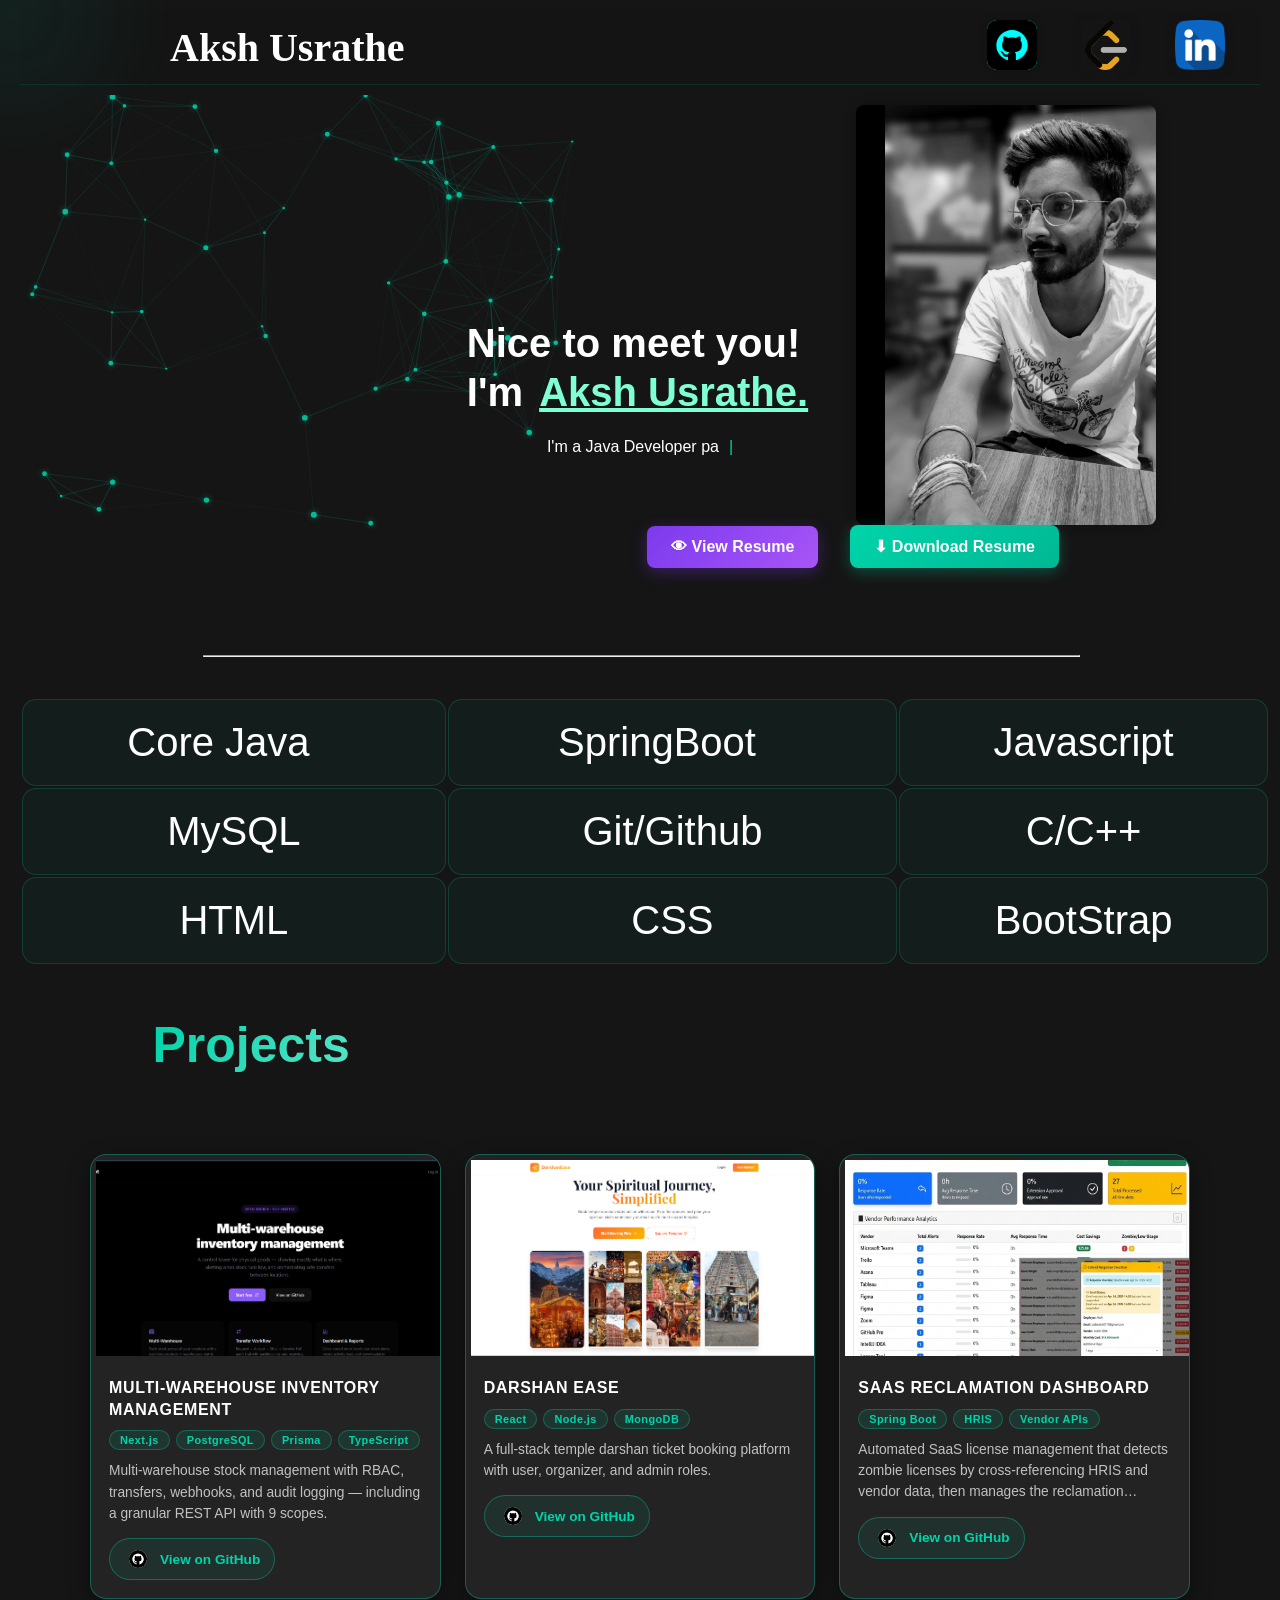
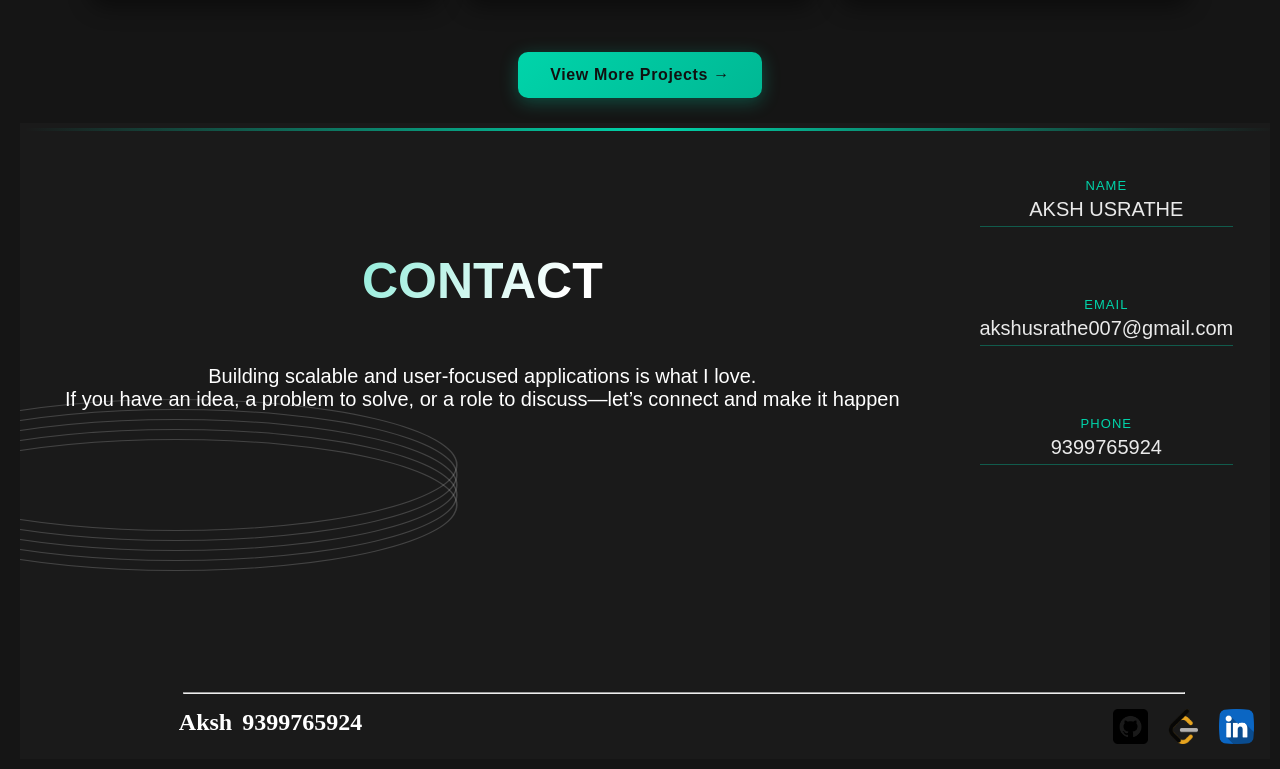
==== commit 75335809: "feat: add dedicated projects page to showcase projects" ====
--- a/index.html
+++ b/index.html
@@ -4,7 +4,7 @@
     <meta charset="UTF-8" />
     <meta name="viewport" content="width=device-width, initial-scale=1.0" />
     <title>Single Page Portfolio</title>
-    <link rel="stylesheet" href="styles.css" />
+    <link rel="stylesheet" href="styles.css?v=2" />
   </head>
   <body>
     <div id="cursor-glow"></div>
@@ -90,36 +90,103 @@
 
       <h1 id="projects" class="reveal">Projects</h1>
 
-      <div>
-        <table id="table-projects" align="center" class="reveal">
-          <tr>
-            <td align="center">
-              <img src="image.png" alt="" /> <br /><span class="span-1"
-                >BANKING APPLICATION<br /><span class="span-2"
-                  >HTML CSS JS JAVA MySQL</span
-                ></span
-              >
-            </td>
-            <td align="center">
-              <img src="darshan_ease.png" alt="" /> <br /><span class="span-1"
-                >DARSHAN EASE<br /><span class="span-2">Node.js, Express, MongoDB, React, Tailwind CSS</span></span
-              >
-            </td>
-          </tr>
-          <tr>
-            <td
-              align="center"
-              class="saas-row"
-              colspan="2"
-            >
-              <img src="saas_combined.png" alt="" style="width: 42%; max-width: 480px; height: auto; display: inline-block;" />
-              <br /><span class="span-1"
-                >SAAS RECLAMATION DASHBOARD<br />
-              </span>
-            </td>
-          </tr>
-        </table>
+      <div class="project-grid">
+        <article class="project-card" data-index="0" tabindex="0" aria-label="Multi-warehouse Inventory Management - click for details">
+          <div class="project-card-media">
+            <img src="inventory1.png" alt="Multi-warehouse Inventory Management screenshot" />
+            <span class="card-zoom-hint">View Details 🔍</span>
+          </div>
+          <div class="project-card-body">
+            <h3 class="project-card-title">MULTI-WAREHOUSE INVENTORY MANAGEMENT</h3>
+            <div class="project-card-tags">
+              <span class="project-tag">Next.js</span>
+              <span class="project-tag">PostgreSQL</span>
+              <span class="project-tag">Prisma</span>
+              <span class="project-tag">TypeScript</span>
+            </div>
+            <p class="project-card-desc">
+              Multi-warehouse stock management with RBAC, transfers, webhooks, and audit logging — including a granular REST API with 9 scopes.
+            </p>
+            <a href="#" class="project-card-github" data-github-link aria-label="GitHub repository (placeholder)">
+              <img src="github.png" alt="" width="18" height="18" /> View on GitHub
+            </a>
+          </div>
+        </article>
+
+        <article class="project-card" data-index="1" tabindex="0" aria-label="Darshan Ease - click for details">
+          <div class="project-card-media">
+            <img src="darshan_ease.png" alt="Darshan Ease screenshot" />
+            <span class="card-zoom-hint">View Details 🔍</span>
+          </div>
+          <div class="project-card-body">
+            <h3 class="project-card-title">DARSHAN EASE</h3>
+            <div class="project-card-tags">
+              <span class="project-tag">React</span>
+              <span class="project-tag">Node.js</span>
+              <span class="project-tag">MongoDB</span>
+            </div>
+            <p class="project-card-desc">
+              A full-stack temple darshan ticket booking platform with user, organizer, and admin roles.
+            </p>
+            <a href="#" class="project-card-github" data-github-link aria-label="GitHub repository (placeholder)">
+              <img src="github.png" alt="" width="18" height="18" /> View on GitHub
+            </a>
+          </div>
+        </article>
+
+        <article class="project-card" data-index="2" tabindex="0" aria-label="SAAS Reclamation Dashboard - click for details">
+          <div class="project-card-media">
+            <img src="saas_combined.png" alt="SAAS Reclamation Dashboard screenshot" />
+            <span class="card-zoom-hint">View Details 🔍</span>
+          </div>
+          <div class="project-card-body">
+            <h3 class="project-card-title">SAAS RECLAMATION DASHBOARD</h3>
+            <div class="project-card-tags">
+              <span class="project-tag">Spring Boot</span>
+              <span class="project-tag">HRIS</span>
+              <span class="project-tag">Vendor APIs</span>
+            </div>
+            <p class="project-card-desc">
+              Automated SaaS license management that detects zombie licenses by cross-referencing HRIS and vendor data, then manages the reclamation lifecycle with email verification and cost-savings tracking.
+            </p>
+            <a href="#" class="project-card-github" data-github-link aria-label="GitHub repository (placeholder)">
+              <img src="github.png" alt="" width="18" height="18" /> View on GitHub
+            </a>
+          </div>
+        </article>
       </div>
+
+      <div class="view-more-wrap">
+        <a href="projects.html" class="view-more-btn">View More Projects →</a>
+      </div>
+
+      <!-- ════════════════════════════════════════════
+           PROJECT MODAL
+           ════════════════════════════════════════════ -->
+      <div id="project-modal" class="modal" role="dialog" aria-modal="true" aria-hidden="true">
+        <div class="modal-backdrop" data-close-modal></div>
+        <div class="modal-content" role="document">
+          <button class="modal-close" data-close-modal aria-label="Close">&times;</button>
+
+          <div class="modal-media">
+            <div class="modal-carousel" id="modal-carousel"></div>
+            <button class="carousel-btn carousel-prev" id="carousel-prev" aria-label="Previous image">&#10094;</button>
+            <button class="carousel-btn carousel-next" id="carousel-next" aria-label="Next image">&#10095;</button>
+            <div class="carousel-dots" id="carousel-dots"></div>
+          </div>
+
+          <div class="modal-body">
+            <h3 id="modal-title"></h3>
+            <div class="modal-tags" id="modal-tags"></div>
+            <p class="modal-desc" id="modal-desc"></p>
+            <div class="modal-features" id="modal-features"></div>
+            <a id="modal-github" class="modal-github" href="#" target="_blank" rel="noopener noreferrer">
+              <img src="github.png" alt="" width="20" height="20" /> View Source on GitHub
+            </a>
+          </div>
+        </div>
+      </div>
+
       <footer id="footer" class="reveal">
         <div class="footer-accent-bar"></div>
         <table align="center" class="footer-table">
@@ -311,5 +378,174 @@
     }
     setTimeout(typeLoop, 700);
   </script>
+  <script>
+    /* ════════════════════════════════════════════
+       PROJECT MODAL + CAROUSEL
+       ════════════════════════════════════════════ */
+
+    /* ── Project data ──
+       Note: github links are placeholders ('#'). Replace with real repo URLs
+       when available. To add more screenshots, add entries to `images`. */
+    const projectData = [
+      {
+        title: 'Multi-Warehouse Inventory Management',
+        tags: ['Next.js 14', 'PostgreSQL', 'Prisma', 'NextAuth.js', 'TypeScript', 'Vercel + Neon'],
+        description: 'A full-stack platform for multi-warehouse stock tracking with transfer workflows, secured end-to-end. Role-based access control separates Admin / Operator users with warehouse-scoped permissions. API access is protected by API key authentication across 9 granular scopes, and inventory events are pushed via webhooks with HMAC-SHA256 verification.',
+        features: [
+          'RBAC — Admin/Operator with warehouse-scoped permissions',
+          'Multi-warehouse stock tracking & transfer workflows',
+          'API key auth with 9 granular scopes',
+          'Webhooks with HMAC-SHA256 verification',
+          'Idempotent endpoints',
+          'WCAG 2.1 AA accessibility',
+          'CSRF protection & rate limiting',
+          'PDF reports & CSV/PDF export',
+          'Audit logging & CI/CD'
+        ],
+        github: '#',
+        images: ['inventory1.png', 'inventory2.png']
+      },
+      {
+        title: 'Darshan Ease',
+        tags: ['React', 'Node.js', 'Express', 'MongoDB', 'Tailwind CSS'],
+        description: 'A full-stack temple darshan ticket booking platform with user, organizer, and admin roles, built using React and Node.js with MongoDB.',
+        features: [
+          'User, organizer & admin roles',
+          'Ticket booking & queue management',
+          'Role-based dashboards'
+        ],
+        github: '#',
+        images: ['darshan_ease.png']
+      },
+      {
+        title: 'SAAS Reclamation Dashboard',
+        tags: ['Spring Boot', 'HRIS', 'Vendor APIs'],
+        description: 'An automated SaaS license management system built with Spring Boot that detects zombie licenses from terminated employees and low-usage premium subscriptions by cross-referencing HRIS and vendor data. It manages the full reclamation lifecycle through email verification, admin accountability, and cost-savings tracking.',
+        features: [
+          'Detects zombie licenses via HRIS + vendor cross-reference',
+          'Full reclamation lifecycle with email verification',
+          'Admin accountability & cost-savings tracking'
+        ],
+        github: '#',
+        images: ['saas_combined.png']
+      }
+    ];
+
+    const modal = document.getElementById('project-modal');
+    const modalTitle = document.getElementById('modal-title');
+    const modalTags = document.getElementById('modal-tags');
+    const modalDesc = document.getElementById('modal-desc');
+    const modalFeatures = document.getElementById('modal-features');
+    const modalGithub = document.getElementById('modal-github');
+    const carouselEl = document.getElementById('modal-carousel');
+    const dotsEl = document.getElementById('carousel-dots');
+    const prevBtn = document.getElementById('carousel-prev');
+    const nextBtn = document.getElementById('carousel-next');
+
+    let slideIndex = 0;
+    let currentImages = [];
+
+    function renderCarousel(images) {
+      currentImages = images;
+      slideIndex = 0;
+      carouselEl.innerHTML = '';
+      dotsEl.innerHTML = '';
+      const track = document.createElement('div');
+      track.style.cssText = 'display:flex;width:100%;';
+      images.forEach((src) => {
+        const slide = document.createElement('div');
+        slide.className = 'carousel-slide';
+        const img = document.createElement('img');
+        img.src = src;
+        img.alt = 'Project screenshot';
+        img.loading = 'lazy';
+        slide.appendChild(img);
+        track.appendChild(slide);
+      });
+      carouselEl.appendChild(track);
+      if (images.length > 1) {
+        images.forEach((_, i) => {
+          const dot = document.createElement('button');
+          dot.className = 'dot' + (i === 0 ? ' active' : '');
+          dot.setAttribute('aria-label', 'Image ' + (i + 1));
+          dot.addEventListener('click', () => goToSlide(i));
+          dotsEl.appendChild(dot);
+        });
+        prevBtn.style.display = 'flex';
+        nextBtn.style.display = 'flex';
+        dotsEl.style.display = 'flex';
+      } else {
+        prevBtn.style.display = 'none';
+        nextBtn.style.display = 'none';
+        dotsEl.style.display = 'none';
+      }
+      updateSlide();
+    }
+
+    function updateSlide() {
+      const slides = carouselEl.querySelectorAll('.carousel-slide');
+      slides.forEach((s, i) => {
+        s.style.transform = 'translateX(' + (i - slideIndex) * 100 + '%)';
+      });
+      const dots = dotsEl.querySelectorAll('.dot');
+      dots.forEach((d, i) => d.classList.toggle('active', i === slideIndex));
+    }
+
+    function goToSlide(i) {
+      slideIndex = (i + currentImages.length) % currentImages.length;
+      updateSlide();
+    }
+
+    function openModal(index) {
+      const p = projectData[index];
+      if (!p) return;
+      renderCarousel(p.images);
+      modalTitle.textContent = p.title;
+      modalTags.innerHTML = p.tags.map(t => '<span class="modal-tag">' + t + '</span>').join('');
+      modalDesc.textContent = p.description;
+      modalFeatures.innerHTML = p.features.map(f => '<div class="modal-feature">' + f + '</div>').join('');
+      modalGithub.href = p.github;
+      modal.classList.add('open');
+      modal.setAttribute('aria-hidden', 'false');
+      document.body.classList.add('modal-open');
+      const activeImg = modal.querySelector('.carousel-slide img');
+      if (activeImg) activeImg.focus();
+    }
+
+    function closeModal() {
+      modal.classList.remove('open');
+      modal.setAttribute('aria-hidden', 'true');
+      document.body.classList.remove('modal-open');
+    }
+
+    prevBtn.addEventListener('click', (e) => { e.stopPropagation(); goToSlide(slideIndex - 1); });
+    nextBtn.addEventListener('click', (e) => { e.stopPropagation(); goToSlide(slideIndex + 1); });
+
+    document.querySelectorAll('[data-close-modal]').forEach(el => el.addEventListener('click', closeModal));
+
+    document.querySelectorAll('.project-card').forEach(card => {
+      const idx = parseInt(card.dataset.index, 10);
+      const ghLink = card.querySelector('.project-card-github');
+      if (ghLink && projectData[idx]) ghLink.href = projectData[idx].github;
+      const openCard = () => openModal(idx);
+      card.addEventListener('click', (e) => {
+        if (e.target.closest('.project-card-github')) return;
+        openCard();
+      });
+      card.addEventListener('keydown', (e) => {
+        if (e.key === 'Enter' || e.key === ' ') {
+          e.preventDefault();
+          openCard();
+        }
+      });
+    });
+
+    document.addEventListener('keydown', (e) => {
+      if (!modal.classList.contains('open')) return;
+      if (e.key === 'Escape') closeModal();
+      if (e.key === 'ArrowLeft') goToSlide(slideIndex - 1);
+      if (e.key === 'ArrowRight') goToSlide(slideIndex + 1);
+    });
+  </script>
   </body>
 </html>
--- a/styles.css
+++ b/styles.css
@@ -130,28 +130,6 @@
   margin-left: 11%;
 }
 
-#table-projects {
-  width: 100%;
-  margin-top: 80px;
-}
-
-#table-projects img {
-  width: 90%;
-  margin-bottom: 0px;
-  border: none;
-  border-radius: 4%;
-  box-shadow: 0 0 20px rgba(2, 2, 2, 2);
-}
-
-.span-1 {
-  font-family: Verdana, Geneva, Tahoma, sans-serif;
-  font-size: 1rem;
-}
-
-.span-2 {
-  font-size: 12px;
-}
-
 #footer {
   width: 100%;
   background: #1a1a1a;
@@ -325,22 +303,6 @@
     margin-left: 5%;
   }
 
-  #table-projects {
-    margin-top: 40px;
-  }
-
-  #table-projects img {
-    width: 100%;
-  }
-
-  .span-1 {
-    font-size: 0.9rem;
-  }
-
-  .span-2 {
-    font-size: 10px;
-  }
-
   .footer-table h1 {
     font-size: 2rem;
   }
@@ -445,18 +407,6 @@
   #projects {
     font-size: 1.5rem;
     margin-left: 3%;
-  }
-
-  #table-projects td {
-    padding: 10px 5px;
-  }
-
-  .span-1 {
-    font-size: 0.8rem;
-  }
-
-  .span-2 {
-    font-size: 9px;
   }
 
   .footer-table h1 {
@@ -573,43 +523,193 @@
 }
 
 
-/* ─── Project Card Hover ───────────────────────────── */
-#table-projects td {
+/* ─── Project Card Grid ────────────────────────────── */
+.project-grid {
+  display: grid;
+  grid-template-columns: repeat(auto-fit, minmax(300px, 1fr));
+  gap: 24px;
+  max-width: 1200px;
+  margin: 80px auto 0;
+  padding: 0 6%;
+}
+.project-grid > * {
+  margin: 0;
+}
+
+.project-card {
+  margin: 0;
+  background: #232323;
+  border: 1px solid rgba(0, 212, 170, 0.35);
+  border-radius: 16px;
+  overflow: hidden;
+  display: flex;
+  flex-direction: column;
+  cursor: pointer;
+  box-shadow: 0 8px 22px rgba(0, 0, 0, 0.45);
+  transition: transform 0.3s ease, box-shadow 0.3s ease, border-color 0.3s ease;
+}
+
+.project-card:hover,
+.project-card:focus-visible {
+  transform: translateY(-5px);
+  border-color: rgba(0, 212, 170, 0.75);
+  box-shadow: 0 16px 38px rgba(0, 212, 170, 0.22);
+  outline: none;
+}
+
+.project-card-media {
   position: relative;
+  width: 100%;
+  aspect-ratio: 16 / 9;
+  min-height: 160px;
   overflow: hidden;
-  border-radius: 4%;
-}
-#table-projects img {
-  transition: transform 0.35s ease;
+  background: #101010;
+}
+
+.project-card-media img {
+  margin: 0;
+  width: 100%;
+  height: 100%;
+  object-fit: cover;
   display: block;
-}
-#table-projects td:hover img {
-  transform: scale(1.04);
-}
-#table-projects td::after {
-  content: '';
+  transition: transform 0.4s ease;
+}
+
+.project-card:hover .project-card-media img {
+  transform: scale(1.05);
+}
+
+.card-zoom-hint {
   position: absolute;
-  inset: 0;
-  background: rgba(0, 212, 170, 0.12);
+  inset: auto 0 0 0;
+  padding: 8px 0;
+  text-align: center;
+  font-family: "Gill Sans", "Gill Sans MT", Calibri, "Trebuchet MS", sans-serif;
+  font-size: 0.8rem;
+  font-weight: 600;
+  letter-spacing: 0.06em;
+  color: #fff;
+  background: linear-gradient(180deg, transparent, rgba(0, 0, 0, 0.72));
   opacity: 0;
-  transition: opacity 0.3s ease;
-  pointer-events: none;
-  border-radius: 4%;
-}
-#table-projects td:hover::after {
+  transform: translateY(8px);
+  transition: opacity 0.3s ease, transform 0.3s ease;
+}
+
+.project-card:hover .card-zoom-hint {
   opacity: 1;
-}
-
-/* ─── SAAS Image Size Constraint ───────────────────── */
-.saas-row {
-  padding-left: 5% !important;
-  padding-right: 5% !important;
-}
-.saas-row img {
-  width: auto !important;
-  max-width: 44% !important;
-  height: auto;
-  object-fit: contain;
+  transform: translateY(0);
+}
+
+.project-card-body {
+  margin: 0;
+  padding: 16px 18px 18px;
+  display: flex;
+  flex-direction: column;
+  gap: 10px;
+  flex: 1;
+}
+
+.project-card-title {
+  margin: 0;
+  font-family: Verdana, Geneva, Tahoma, sans-serif;
+  font-size: 1rem;
+  font-weight: 700;
+  color: #fff;
+  letter-spacing: 0.04em;
+  line-height: 1.35;
+}
+
+.project-card-tags {
+  margin: 0;
+  display: flex;
+  flex-wrap: wrap;
+  gap: 6px;
+}
+
+.project-tag {
+  margin: 0;
+  font-family: "Gill Sans", "Gill Sans MT", Calibri, "Trebuchet MS", sans-serif;
+  font-size: 0.68rem;
+  font-weight: 600;
+  letter-spacing: 0.04em;
+  color: #00d4aa;
+  background: rgba(0, 212, 170, 0.1);
+  border: 1px solid rgba(0, 212, 170, 0.3);
+  border-radius: 999px;
+  padding: 3px 10px;
+}
+
+.project-card-desc {
+  margin: 0;
+  font-family: "Gill Sans", "Gill Sans MT", Calibri, "Trebuchet MS", sans-serif;
+  font-size: 0.86rem;
+  line-height: 1.55;
+  color: rgba(255, 255, 255, 0.72);
+  display: -webkit-box;
+  -webkit-line-clamp: 3;
+  -webkit-box-orient: vertical;
+  overflow: hidden;
+}
+
+.project-card-github {
+  margin: 4px 0 0;
+  display: inline-flex;
+  align-items: center;
+  gap: 8px;
+  align-self: flex-start;
+  font-family: "Gill Sans", "Gill Sans MT", Calibri, "Trebuchet MS", sans-serif;
+  font-size: 0.85rem;
+  font-weight: 600;
+  color: #00d4aa;
+  text-decoration: none;
+  border: 1px solid rgba(0, 212, 170, 0.35);
+  border-radius: 999px;
+  padding: 6px 14px;
+  background: rgba(0, 212, 170, 0.08);
+  transition: background 0.25s ease, box-shadow 0.25s ease, color 0.25s ease;
+}
+
+.project-card-github:hover {
+  background: rgba(0, 212, 170, 0.2);
+  box-shadow: 0 0 0 2px rgba(0, 212, 170, 0.3);
+  color: #fff;
+}
+
+.project-card-github img {
+  border-radius: 50%;
+  background: #fff;
+}
+
+/* ─── View More Button ─────────────────────────────── */
+.view-more-wrap {
+  text-align: center;
+  margin: 48px 0 20px;
+}
+
+.view-more-btn {
+  display: inline-block;
+  padding: 14px 32px;
+  background: linear-gradient(135deg, #00d4aa, #00b894);
+  color: #101010;
+  font-family: "Gill Sans", "Gill Sans MT", Calibri, "Trebuchet MS", sans-serif;
+  font-size: 1rem;
+  font-weight: 700;
+  letter-spacing: 0.04em;
+  text-decoration: none;
+  border: none;
+  border-radius: 10px;
+  cursor: pointer;
+  box-shadow: 0 4px 18px rgba(0, 212, 170, 0.3);
+  transition: transform 0.25s ease, box-shadow 0.25s ease;
+}
+
+.view-more-btn:hover {
+  transform: translateY(-3px);
+  box-shadow: 0 8px 26px rgba(0, 212, 170, 0.45);
+}
+
+.view-more-btn:active {
+  transform: scale(0.97);
 }
 
 /* ─── Scroll Reveal ────────────────────────────────── */
@@ -838,20 +938,6 @@
     text-align: center;
   }
 
-  /* Project images full-width */
-  #table-projects img {
-    width: 100% !important;
-  }
-  #table-projects {
-    margin-top: 30px !important;
-  }
-
-  /* SAAS image on mobile */
-  .saas-row img {
-    width: 90% !important;
-    max-width: 100% !important;
-  }
-
   /* Footer contact table */
   .footer-table {
     display: block;
@@ -892,3 +978,273 @@
     margin-left: 7.5%;
   }
 }
+
+/* ── Project grid responsive ───────────────────────── */
+@media (max-width: 900px) {
+  .project-grid {
+    grid-template-columns: repeat(auto-fit, minmax(260px, 1fr));
+    gap: 20px;
+    margin-top: 48px;
+    padding: 0 5%;
+  }
+}
+
+@media (max-width: 600px) {
+  .project-grid {
+    grid-template-columns: 1fr;
+    margin-top: 36px;
+    padding: 0 4%;
+  }
+  .project-card-title { font-size: 1rem; }
+  .project-card-desc { font-size: 0.85rem; }
+  .view-more-btn { width: 100%; }
+}
+
+/* ════════════════════════════════════════════════════
+   PROJECT MODAL
+   ════════════════════════════════════════════════════ */
+.modal {
+  position: fixed;
+  inset: 0;
+  z-index: 2000;
+  display: flex;
+  align-items: center;
+  justify-content: center;
+  padding: 24px;
+  opacity: 0;
+  visibility: hidden;
+  transition: opacity 0.28s ease, visibility 0.28s ease;
+}
+
+.modal.open {
+  opacity: 1;
+  visibility: visible;
+}
+
+.modal-backdrop {
+  position: absolute;
+  inset: 0;
+  background: rgba(8, 8, 8, 0.82);
+  backdrop-filter: blur(6px);
+  -webkit-backdrop-filter: blur(6px);
+}
+
+.modal-content {
+  position: relative;
+  width: min(880px, 100%);
+  max-height: 88vh;
+  overflow-y: auto;
+  background: #1c1c1c;
+  border: 1px solid rgba(0, 212, 170, 0.4);
+  border-radius: 18px;
+  box-shadow: 0 24px 60px rgba(0, 0, 0, 0.6);
+  transform: translateY(24px) scale(0.98);
+  transition: transform 0.28s ease;
+}
+
+.modal.open .modal-content {
+  transform: translateY(0) scale(1);
+}
+
+.modal-close {
+  position: absolute;
+  top: 14px;
+  right: 14px;
+  z-index: 10;
+  width: 38px;
+  height: 38px;
+  border: none;
+  border-radius: 50%;
+  background: rgba(0, 0, 0, 0.6);
+  color: #fff;
+  font-size: 1.5rem;
+  line-height: 1;
+  cursor: pointer;
+  display: flex;
+  align-items: center;
+  justify-content: center;
+  transition: background 0.2s ease, transform 0.2s ease;
+}
+
+.modal-close:hover {
+  background: rgba(0, 212, 170, 0.85);
+  color: #101010;
+  transform: rotate(90deg);
+}
+
+.modal-media {
+  position: relative;
+  background: #101010;
+}
+
+.modal-carousel {
+  display: flex;
+  overflow: hidden;
+}
+
+.modal-carousel .carousel-slide {
+  flex: 0 0 100%;
+  min-width: 100%;
+  transition: transform 0.35s ease;
+}
+
+.modal-carousel .carousel-slide img {
+  width: 100%;
+  max-height: 54vh;
+  object-fit: contain;
+  display: block;
+  margin: 0;
+  background: #101010;
+}
+
+.carousel-btn {
+  position: absolute;
+  top: 50%;
+  transform: translateY(-50%);
+  width: 42px;
+  height: 42px;
+  border: none;
+  border-radius: 50%;
+  background: rgba(0, 0, 0, 0.55);
+  color: #fff;
+  font-size: 1.2rem;
+  cursor: pointer;
+  display: flex;
+  align-items: center;
+  justify-content: center;
+  transition: background 0.2s ease, transform 0.2s ease;
+}
+
+.carousel-btn:hover {
+  background: rgba(0, 212, 170, 0.85);
+  color: #101010;
+}
+
+.carousel-prev { left: 12px; }
+.carousel-next { right: 12px; }
+
+.carousel-dots {
+  position: absolute;
+  bottom: 12px;
+  left: 50%;
+  transform: translateX(-50%);
+  display: flex;
+  gap: 8px;
+  padding: 4px 10px;
+  border-radius: 999px;
+  background: rgba(0, 0, 0, 0.55);
+}
+
+.carousel-dots .dot {
+  width: 8px;
+  height: 8px;
+  border-radius: 50%;
+  border: none;
+  background: rgba(255, 255, 255, 0.45);
+  cursor: pointer;
+  padding: 0;
+  transition: background 0.2s ease, transform 0.2s ease;
+}
+
+.carousel-dots .dot.active {
+  background: #00d4aa;
+  transform: scale(1.25);
+}
+
+.modal-body {
+  padding: 24px 28px 28px;
+}
+
+.modal-body #modal-title {
+  margin: 0 0 14px;
+  font-family: Verdana, Geneva, Tahoma, sans-serif;
+  font-size: 1.5rem;
+  font-weight: 700;
+  color: #fff;
+  letter-spacing: 0.03em;
+  line-height: 1.3;
+}
+
+.modal-tags {
+  display: flex;
+  flex-wrap: wrap;
+  gap: 8px;
+  margin-bottom: 16px;
+}
+
+.modal-tags .modal-tag {
+  margin: 0;
+  font-family: "Gill Sans", "Gill Sans MT", Calibri, "Trebuchet MS", sans-serif;
+  font-size: 0.75rem;
+  font-weight: 600;
+  letter-spacing: 0.04em;
+  color: #00d4aa;
+  background: rgba(0, 212, 170, 0.1);
+  border: 1px solid rgba(0, 212, 170, 0.3);
+  border-radius: 999px;
+  padding: 4px 12px;
+}
+
+.modal-desc {
+  margin: 0 0 16px;
+  font-family: "Gill Sans", "Gill Sans MT", Calibri, "Trebuchet MS", sans-serif;
+  font-size: 0.95rem;
+  line-height: 1.75;
+  color: rgba(255, 255, 255, 0.78);
+}
+
+.modal-features {
+  display: grid;
+  grid-template-columns: repeat(auto-fill, minmax(200px, 1fr));
+  gap: 10px;
+  margin-bottom: 22px;
+}
+
+.modal-feature {
+  margin: 0;
+  font-size: 0.82rem;
+  color: rgba(255, 255, 255, 0.85);
+  background: rgba(0, 212, 170, 0.05);
+  border: 1px solid rgba(0, 212, 170, 0.14);
+  border-radius: 8px;
+  padding: 8px 12px;
+  line-height: 1.5;
+}
+
+.modal-github {
+  display: inline-flex;
+  align-items: center;
+  gap: 8px;
+  font-family: "Gill Sans", "Gill Sans MT", Calibri, "Trebuchet MS", sans-serif;
+  font-size: 0.9rem;
+  font-weight: 600;
+  color: #101010;
+  background: linear-gradient(135deg, #00d4aa, #00b894);
+  text-decoration: none;
+  border-radius: 10px;
+  padding: 10px 20px;
+  box-shadow: 0 4px 16px rgba(0, 212, 170, 0.3);
+  transition: transform 0.25s ease, box-shadow 0.25s ease;
+}
+
+.modal-github:hover {
+  transform: translateY(-2px);
+  box-shadow: 0 8px 24px rgba(0, 212, 170, 0.45);
+}
+
+.modal-github img {
+  border-radius: 50%;
+  background: #fff;
+}
+
+body.modal-open {
+  overflow: hidden;
+}
+
+@media (max-width: 600px) {
+  .modal { padding: 12px; }
+  .modal-content { max-height: 94vh; }
+  .modal-body { padding: 18px 16px 22px; }
+  .modal-body #modal-title { font-size: 1.2rem; }
+  .modal-carousel .carousel-slide img { max-height: 40vh; }
+}
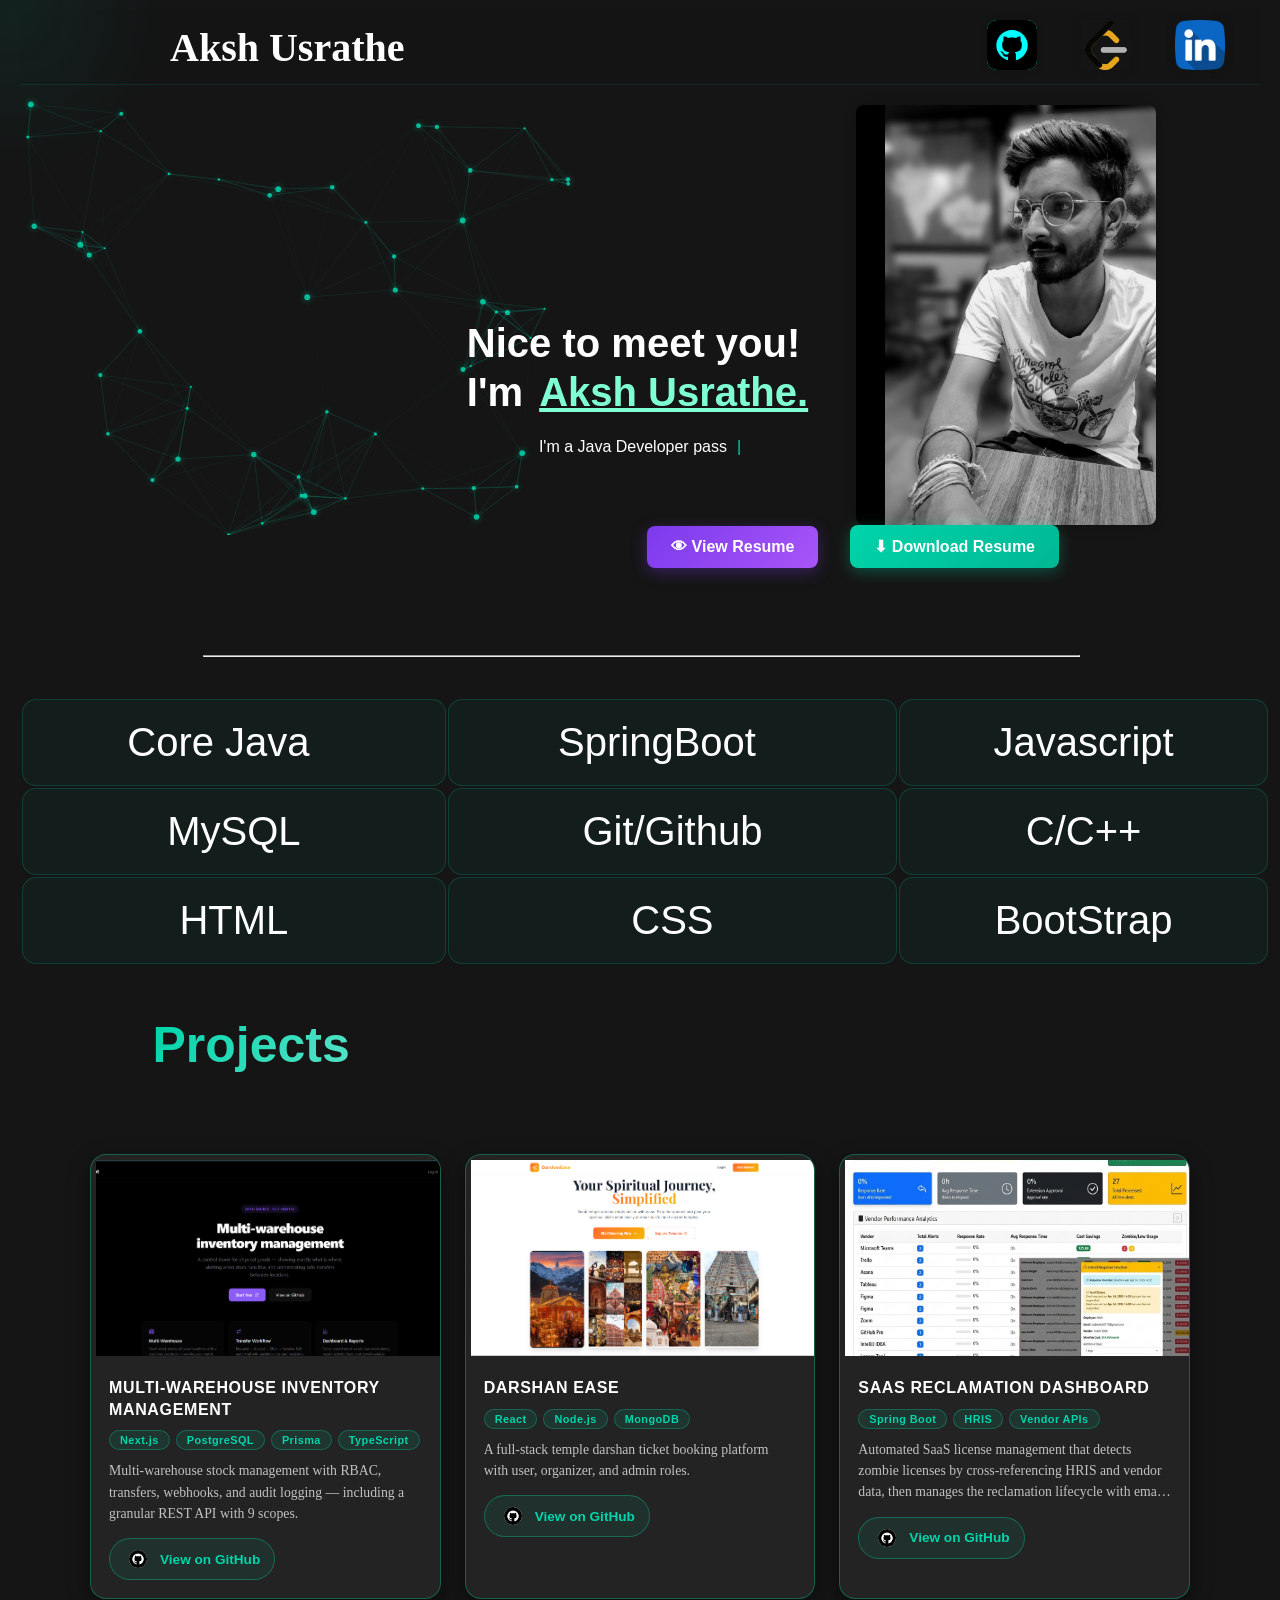
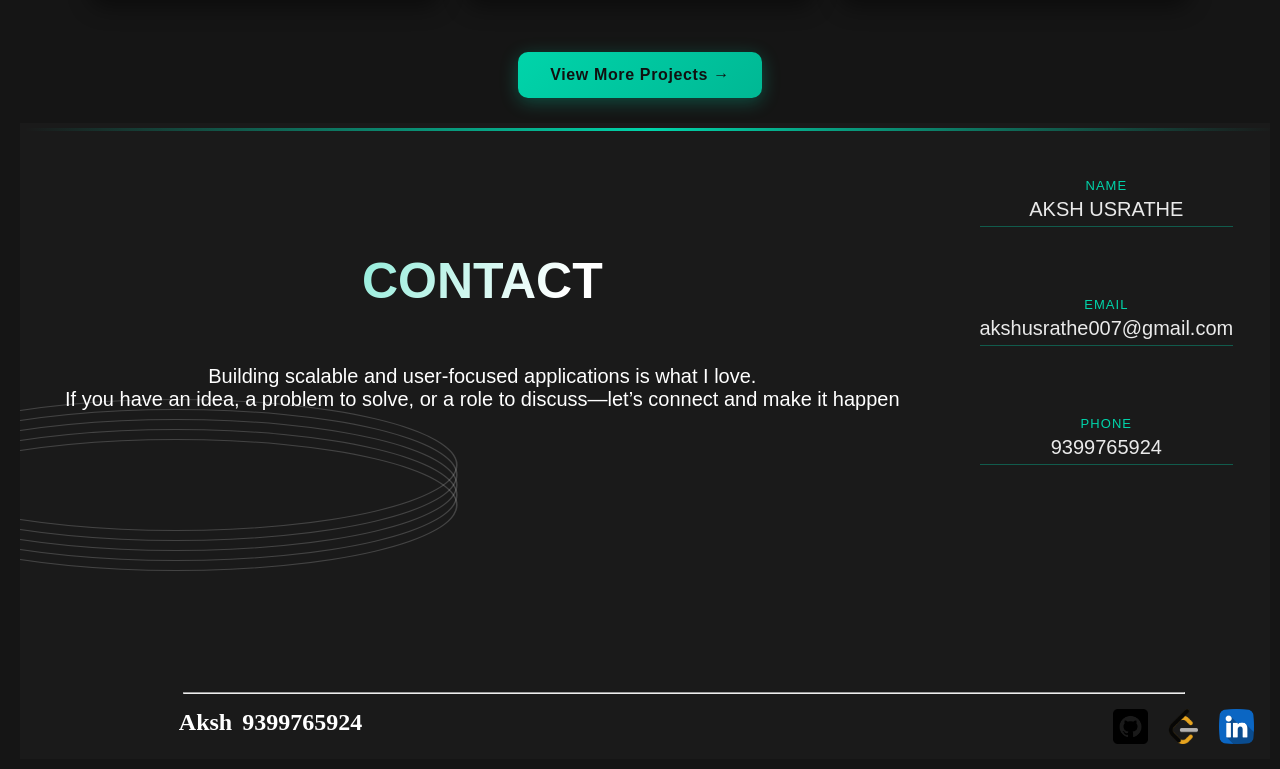
==== commit 0f3504b5: "feat: added the github links" ====
--- a/index.html
+++ b/index.html
@@ -45,7 +45,7 @@
         <img src="profile.jpg" alt="profile pic" />
         <div class="download-button-container" style="position: absolute; right: 15%; top: 420px; z-index: 3; display: flex; gap: 12px; align-items: center;">
           <!-- View Resume -->
-          <a href="Aksh_usrathe(1).pdf" target="_blank" rel="noopener noreferrer">
+          <a href="Aksh_Usrathe.pdf" target="_blank" rel="noopener noreferrer">
             <button id="btn-view-resume"
               style="padding: 12px 24px; background: linear-gradient(135deg, #7c3aed, #a855f7); color: white; border: none; border-radius: 8px; cursor: pointer; font-family: 'Gill Sans', 'Gill Sans MT', Calibri, 'Trebuchet MS', sans-serif; font-size: 16px; font-weight: 600; transition: all 0.3s ease; box-shadow: 0 4px 15px rgba(124, 58, 237, 0.35);"
               onmouseover="this.style.transform='translateY(-2px)'; this.style.boxShadow='0 6px 22px rgba(124, 58, 237, 0.55)'"
@@ -56,7 +56,7 @@
             </button>
           </a>
           <!-- Download Resume -->
-          <a href="Aksh_usrathe(1).pdf" download="Aksh_usrathe(1).pdf">
+          <a href="Aksh_Usrathe.pdf" download="Aksh_Usrathe.pdf">
             <button id="btn-download-resume"
               style="padding: 12px 24px; background: linear-gradient(135deg, #00d4aa, #00b894); color: white; border: none; border-radius: 8px; cursor: pointer; font-family: 'Gill Sans', 'Gill Sans MT', Calibri, 'Trebuchet MS', sans-serif; font-size: 16px; font-weight: 600; transition: all 0.3s ease; box-shadow: 0 4px 15px rgba(0, 212, 170, 0.3);"
               onmouseover="this.style.transform='translateY(-2px)'; this.style.boxShadow='0 6px 20px rgba(0, 212, 170, 0.5)'"
@@ -107,7 +107,7 @@
             <p class="project-card-desc">
               Multi-warehouse stock management with RBAC, transfers, webhooks, and audit logging — including a granular REST API with 9 scopes.
             </p>
-            <a href="#" class="project-card-github" data-github-link aria-label="GitHub repository (placeholder)">
+            <a href="#" class="project-card-github" data-github-link target="_blank" rel="noopener noreferrer" aria-label="GitHub repository (placeholder)">
               <img src="github.png" alt="" width="18" height="18" /> View on GitHub
             </a>
           </div>
@@ -128,7 +128,7 @@
             <p class="project-card-desc">
               A full-stack temple darshan ticket booking platform with user, organizer, and admin roles.
             </p>
-            <a href="#" class="project-card-github" data-github-link aria-label="GitHub repository (placeholder)">
+            <a href="#" class="project-card-github" data-github-link target="_blank" rel="noopener noreferrer" aria-label="GitHub repository (placeholder)">
               <img src="github.png" alt="" width="18" height="18" /> View on GitHub
             </a>
           </div>
@@ -149,7 +149,7 @@
             <p class="project-card-desc">
               Automated SaaS license management that detects zombie licenses by cross-referencing HRIS and vendor data, then manages the reclamation lifecycle with email verification and cost-savings tracking.
             </p>
-            <a href="#" class="project-card-github" data-github-link aria-label="GitHub repository (placeholder)">
+            <a href="#" class="project-card-github" data-github-link target="_blank" rel="noopener noreferrer" aria-label="GitHub repository (placeholder)">
               <img src="github.png" alt="" width="18" height="18" /> View on GitHub
             </a>
           </div>
@@ -402,7 +402,7 @@
           'PDF reports & CSV/PDF export',
           'Audit logging & CI/CD'
         ],
-        github: '#',
+        github: 'https://github.com/aksh-1409/inventory_management',
         images: ['inventory1.png', 'inventory2.png']
       },
       {
@@ -414,7 +414,7 @@
           'Ticket booking & queue management',
           'Role-based dashboards'
         ],
-        github: '#',
+        github: 'https://github.com/aksh-1409/DarshanEase',
         images: ['darshan_ease.png']
       },
       {
@@ -426,7 +426,7 @@
           'Full reclamation lifecycle with email verification',
           'Admin accountability & cost-savings tracking'
         ],
-        github: '#',
+        github: 'https://github.com/aksh-1409/reclamation',
         images: ['saas_combined.png']
       }
     ];
--- a/styles.css
+++ b/styles.css
@@ -641,7 +641,7 @@
 
 .project-card-desc {
   margin: 0;
-  font-family: "Gill Sans", "Gill Sans MT", Calibri, "Trebuchet MS", sans-serif;
+  font-family: cursive;
   font-size: 0.86rem;
   line-height: 1.55;
   color: rgba(255, 255, 255, 0.72);
@@ -1187,7 +1187,7 @@
 
 .modal-desc {
   margin: 0 0 16px;
-  font-family: "Gill Sans", "Gill Sans MT", Calibri, "Trebuchet MS", sans-serif;
+  font-family: cursive;
   font-size: 0.95rem;
   line-height: 1.75;
   color: rgba(255, 255, 255, 0.78);
